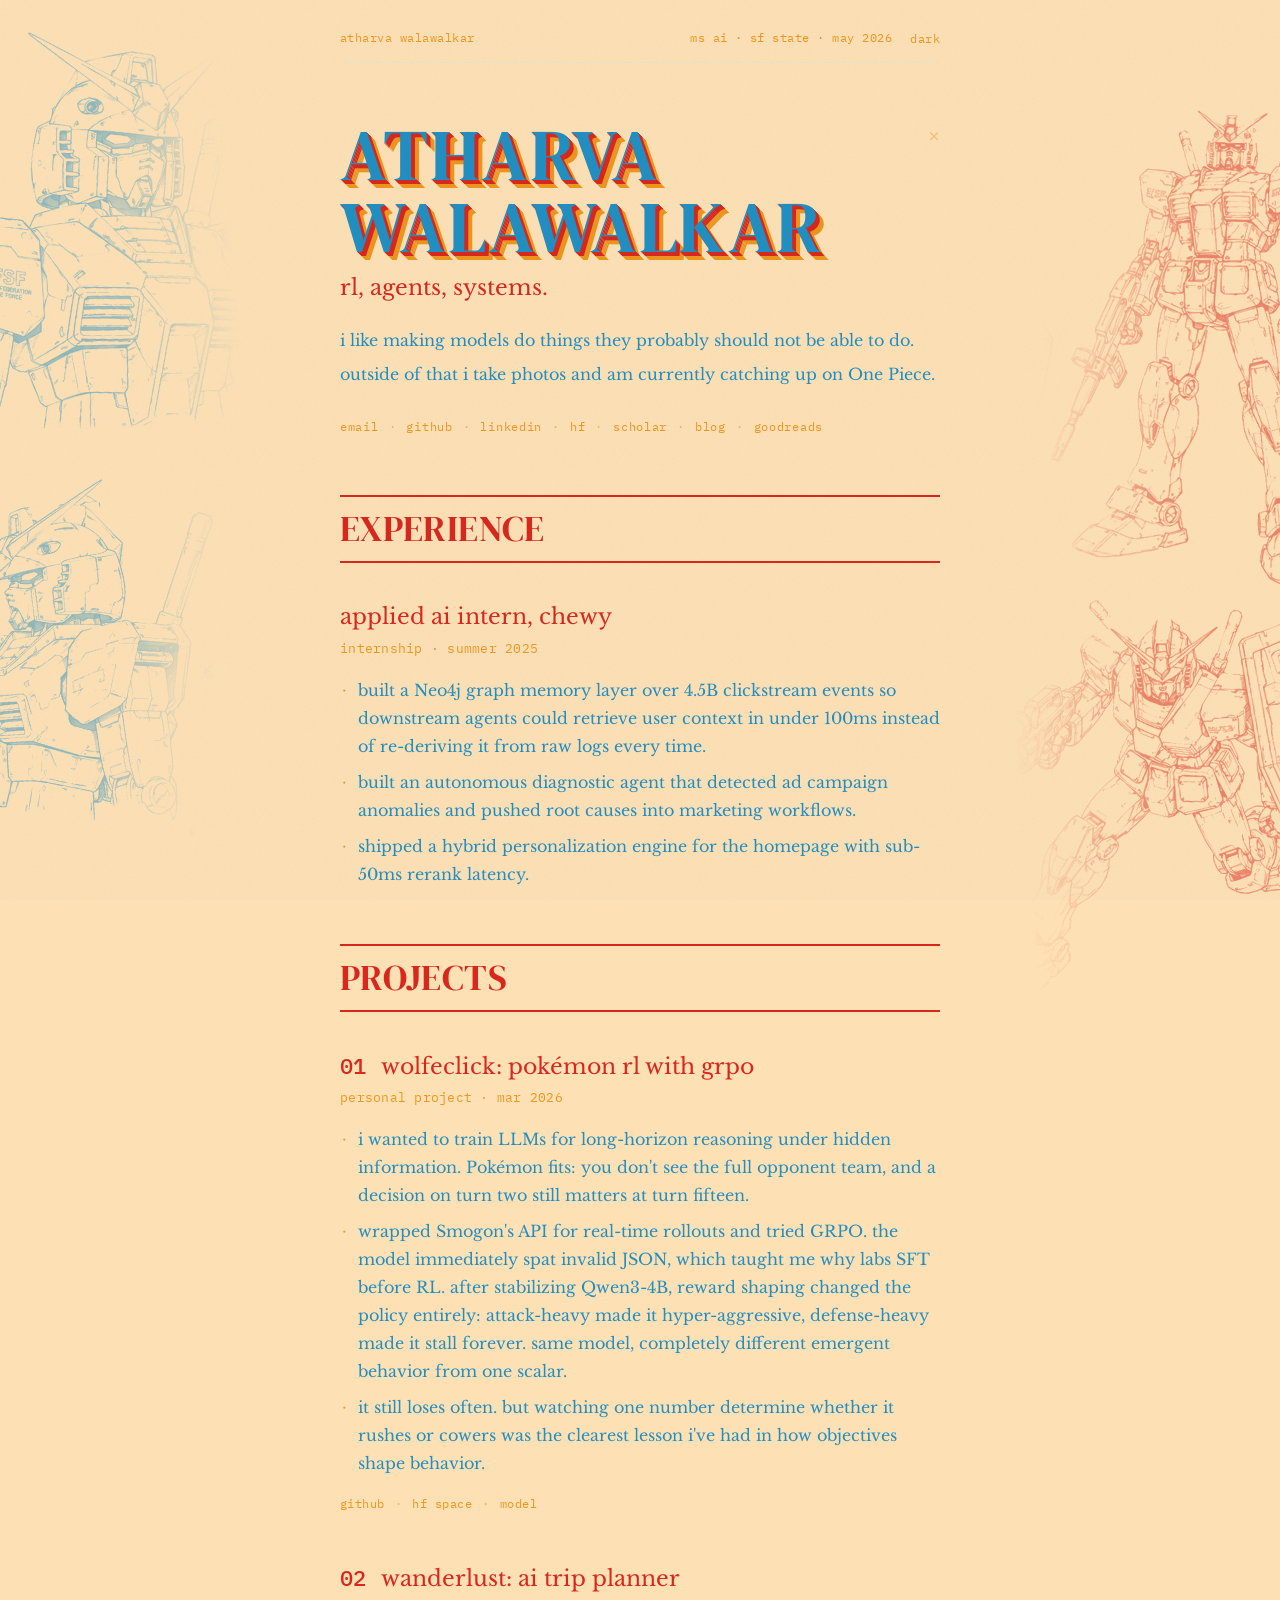
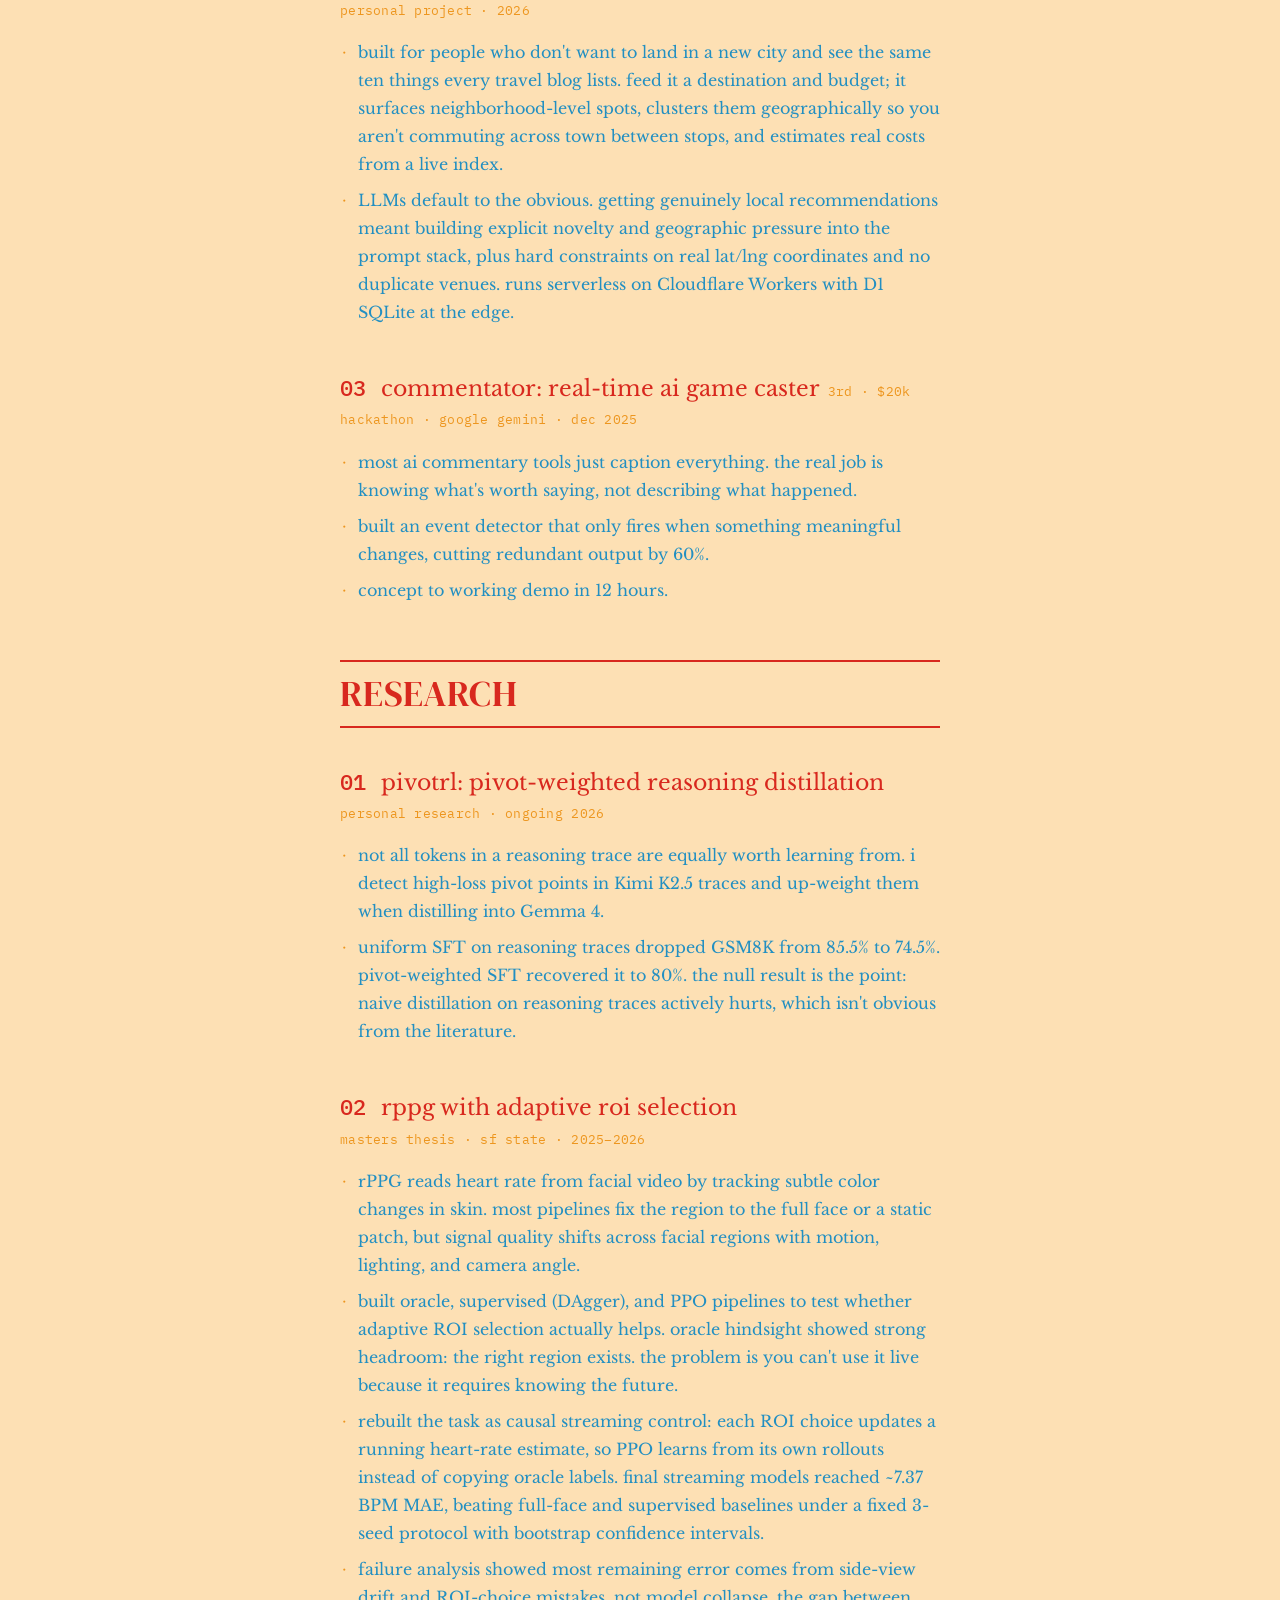
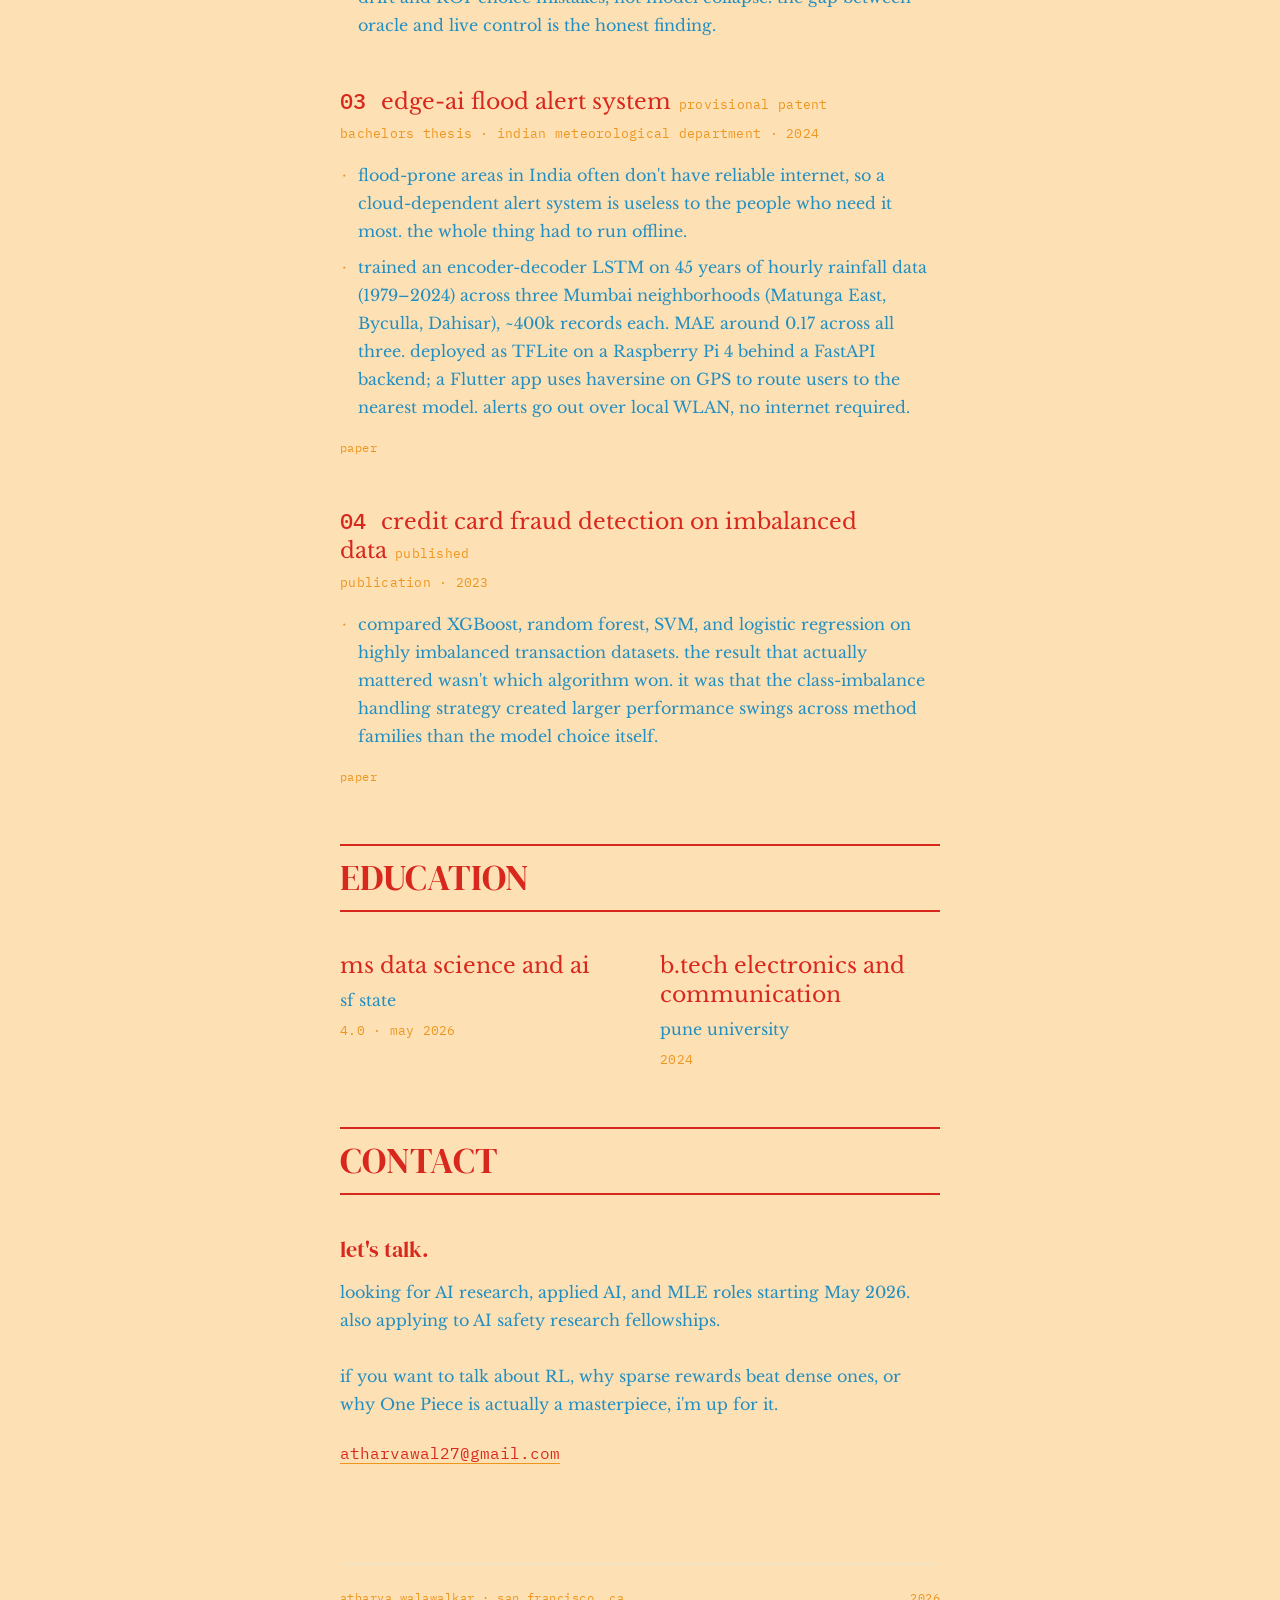
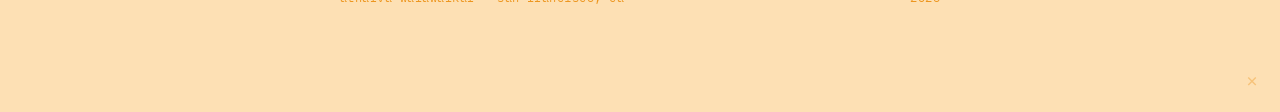
==== mobile.html @ c94623f1 "Fix sections invisible when Reduce Motion is enabled Static opacity:0 on .section was never cleared " ====
<!DOCTYPE html>
<html lang="en" data-theme="light">
<head>
<meta charset="UTF-8">
<meta name="viewport" content="width=device-width, initial-scale=1.0">
<title>atharva walawalkar</title>
<script>
  if (window.innerWidth > 768 && !location.search.includes('force=mobile')) {
    location.replace('index.html');
  }
</script>
<link rel="icon" type="image/png" href="assets/favicon.png">
<link rel="preconnect" href="https://fonts.googleapis.com">
<link rel="preconnect" href="https://fonts.gstatic.com" crossorigin>
<link href="https://fonts.googleapis.com/css2?family=DM+Serif+Display:ital@0;1&family=Libre+Baskerville:ital,wght@0,400;0,700;1,400&family=IBM+Plex+Mono:wght@300;400;500&display=swap" rel="stylesheet">
<style>

/* ═══════════════════════════════════════════
   TOKENS — same as index.html
   accent: single risograph forest ink.
   used ONLY on hero display word, section break
   rules, and project/research numerals.
═══════════════════════════════════════════ */
:root, [data-theme="light"] {
  --bg:        #FDE0B4;
  --ink:       #D8281E;
  --ink-2:     #228FC2;
  --ink-3:     #ED961F;
  --accent:    #D8281E;
  --rule:      #E9E4C9;
  --navy:      #16263d;

  --fs-fine:     12px;
  --fs-meta:     13px;
  --fs-body:     16px;
  --fs-entry:    22px;
  --fs-section:  clamp(28px, 8vw, 36px);
  --fs-display:  clamp(40px, 13vw, 72px);

  --grain-op: 0.08;
}

[data-theme="dark"] {
  --bg:        #14110b;
  --ink:       #1a5b34;
  --ink-2:     #ded2bc;
  --ink-3:     #cc7733;
  --accent:    #cc7733;
  --rule:      #3a2e1f;

  --grain-op: 0.05;
}

/* ═══════════════════════════════════════════
   BASE
═══════════════════════════════════════════ */
* { margin: 0; padding: 0; box-sizing: border-box; }

html { scroll-behavior: smooth; }

body {
  font-family: 'Libre Baskerville', serif;
  font-size: var(--fs-body);
  line-height: 1.7;
  color: var(--ink-2);
  background: var(--bg);
  position: relative;
  z-index: 0;
  min-height: 100vh;
  transition: background 0.3s ease, color 0.3s ease;
  -webkit-font-smoothing: antialiased;
  text-rendering: optimizeLegibility;
}

/* grain overlay — the soul */
body::after {
  content: '';
  position: fixed;
  inset: 0;
  pointer-events: none;
  z-index: 9999;
  opacity: var(--grain-op);
  background-image: url("data:image/svg+xml,%3Csvg xmlns='http://www.w3.org/2000/svg' width='180' height='180'%3E%3Cfilter id='n'%3E%3CfeTurbulence type='fractalNoise' baseFrequency='0.85' numOctaves='2' stitchTiles='stitch'/%3E%3C/filter%3E%3Crect width='100%25' height='100%25' filter='url(%23n)'/%3E%3C/svg%3E");
  mix-blend-mode: multiply;
}

[data-theme="dark"] body::after { mix-blend-mode: screen; }

.container {
  max-width: 680px;
  margin: 0 auto;
  padding: 0 24px 60px;
}

a { text-decoration: none; color: inherit; }

/* ═══════════════════════════════════════════
   TOP BAR — fine print top-left + right toggle
═══════════════════════════════════════════ */
.top-bar {
  display: flex;
  justify-content: space-between;
  align-items: center;
  padding: 22px 0 12px;
  border-bottom: 0.5px solid var(--rule);
  font-family: 'IBM Plex Mono', monospace;
  font-size: var(--fs-fine);
  color: var(--ink-3);
  letter-spacing: 0.04em;
  flex-wrap: wrap;
  gap: 10px;
  transition: border-color 0.3s ease;
}

.top-right {
  display: flex;
  align-items: center;
  gap: 18px;
  flex-wrap: wrap;
}

.toggle {
  font-family: 'IBM Plex Mono', monospace;
  font-size: var(--fs-fine);
  letter-spacing: 0.04em;
  color: var(--ink-3);
  border: none;
  padding: 0;
  cursor: pointer;
  background: none;
  transition: color 0.15s ease;
  white-space: nowrap;
}

.toggle:hover { color: var(--ink); }

/* ═══════════════════════════════════════════
   HERO
═══════════════════════════════════════════ */
.hero {
  position: relative;
  margin-top: 64px;
  animation: fadeIn 0.5s ease both;
}

.display-word {
  font-family: 'DM Serif Display', serif;
  font-weight: 400;
  font-size: var(--fs-display);
  line-height: 1;
  color: var(--accent);
  letter-spacing: -0.01em;
  margin-bottom: 10px;
}

/* retro 70s/80s Japanese poster treatment — light mode only */
[data-theme="light"] .display-word {
  color: #228FC2;
  text-shadow:
    1px 1px 0 #D8281E,
    2px 2px 0 #D8281E,
    3px 3px 0 #D8281E,
    4px 4px 0 #D8281E,
    5px 5px 0 #ED961F,
    6px 6px 0 #ED961F,
    7px 7px 0 #ED961F,
    8px 8px 0 #ED961F;
  letter-spacing: 0.02em;
}

/* dark mode — green text, cream close, orange far */
[data-theme="dark"] .display-word {
  color: #1a5b34;
  text-shadow:
    1px 1px 0 #ded2bc,
    2px 2px 0 #ded2bc,
    3px 3px 0 #ded2bc,
    4px 4px 0 #ded2bc,
    5px 5px 0 #cc7733,
    6px 6px 0 #cc7733,
    7px 7px 0 #cc7733,
    8px 8px 0 #cc7733;
  letter-spacing: 0.02em;
}

.hero-lead {
  font-family: 'Libre Baskerville', serif;
  font-size: var(--fs-entry);
  color: var(--ink-2);
  line-height: 1.4;
  margin-bottom: 22px;
}

[data-theme="light"] .hero-lead { color: var(--ink); }

.hero-bio {
  font-family: 'Libre Baskerville', serif;
  font-size: var(--fs-body);
  color: var(--ink-2);
  line-height: 1.75;
  max-width: 42rem;
}

.hero-bio + .hero-bio { margin-top: 6px; }

.social-row {
  margin-top: 28px;
  font-family: 'IBM Plex Mono', monospace;
  font-size: var(--fs-fine);
  color: var(--ink-3);
  letter-spacing: 0.06em;
  line-height: 1.9;
  animation: fadeIn 0.5s ease both;
  animation-delay: 0.1s;
}

.social-row a {
  color: var(--ink-3);
  transition: color 0.15s ease;
}

.social-row a:hover { color: var(--ink); }

.social-row .sep { color: var(--ink-3); opacity: 0.6; margin: 0 10px; }

/* registration marks */
.reg-mark {
  position: absolute;
  font-family: 'IBM Plex Mono', monospace;
  color: var(--ink-3);
  opacity: 0.4;
  pointer-events: none;
  user-select: none;
  font-size: 20px;
  line-height: 1;
}

.reg-hero { top: 6px; right: 0; }
.reg-page { bottom: 22px; right: 22px; }

/* ═══════════════════════════════════════════
   SECTIONS — printed artifact headers
═══════════════════════════════════════════ */
.section {
  margin-top: 64px;
  animation: sectionIn 0.5s ease both;
}

.section:nth-of-type(2) { animation-delay: 0.15s; }
.section:nth-of-type(3) { animation-delay: 0.22s; }
.section:nth-of-type(4) { animation-delay: 0.29s; }
.section:nth-of-type(5) { animation-delay: 0.36s; }
.section:nth-of-type(6) { animation-delay: 0.43s; }

.section-head {
  border-top: 2.5px solid var(--accent);
  border-bottom: 2.5px solid var(--accent);
  padding: 14px 0;
  margin-bottom: 40px;
}

.section-title {
  font-family: 'DM Serif Display', serif;
  font-weight: 400;
  font-size: var(--fs-section);
  line-height: 1;
  color: var(--ink);
  letter-spacing: 0.01em;
}

/* ═══════════════════════════════════════════
   ENTRIES
═══════════════════════════════════════════ */
.entry { margin-bottom: 48px; }
.entry:last-child { margin-bottom: 0; }

.entry-title {
  font-family: 'Libre Baskerville', serif;
  font-weight: 400;
  font-size: var(--fs-entry);
  color: var(--ink);
  line-height: 1.3;
}

.num {
  font-family: 'IBM Plex Mono', monospace;
  font-weight: 500;
  font-size: var(--fs-entry);
  color: var(--accent);
  margin-right: 14px;
  letter-spacing: 0.02em;
}

/* inline credibility metadata — plain mono, no pill */
.cred {
  font-family: 'IBM Plex Mono', monospace;
  font-size: var(--fs-meta);
  font-weight: 400;
  color: var(--ink-3);
  letter-spacing: 0.02em;
  margin-left: 8px;
  white-space: nowrap;
}

.entry-meta {
  font-family: 'IBM Plex Mono', monospace;
  font-size: var(--fs-meta);
  color: var(--ink-3);
  margin-top: 6px;
  letter-spacing: 0.02em;
}

.entry-body {
  margin-top: 16px;
  list-style: none;
  max-width: 42rem;
}

.entry-body li {
  position: relative;
  padding-left: 18px;
  margin-top: 8px;
  font-family: 'Libre Baskerville', serif;
  font-size: var(--fs-body);
  color: var(--ink-2);
  line-height: 1.75;
}

.entry-body li::before {
  content: '·';
  position: absolute;
  left: 2px;
  top: -1px;
  color: var(--ink-3);
}

.entry-links {
  margin-top: 16px;
  font-family: 'IBM Plex Mono', monospace;
  font-size: var(--fs-fine);
  color: var(--ink-3);
  letter-spacing: 0.04em;
  line-height: 1.9;
}

.entry-links a {
  color: var(--ink-3);
  transition: color 0.15s ease;
}

.entry-links a:hover { color: var(--ink); }

.entry-links .sep { color: var(--ink-3); opacity: 0.6; margin: 0 10px; }

/* ═══════════════════════════════════════════
   EDUCATION
═══════════════════════════════════════════ */
.edu-grid {
  display: grid;
  grid-template-columns: 1fr;
  gap: 28px;
}

.edu-degree {
  font-family: 'Libre Baskerville', serif;
  font-weight: 400;
  font-size: var(--fs-entry);
  color: var(--ink);
  line-height: 1.3;
}

.edu-school {
  font-family: 'Libre Baskerville', serif;
  font-size: var(--fs-body);
  color: var(--ink-2);
  margin-top: 6px;
}

.edu-detail {
  font-family: 'IBM Plex Mono', monospace;
  font-size: var(--fs-meta);
  color: var(--ink-3);
  margin-top: 6px;
  letter-spacing: 0.02em;
}

/* ═══════════════════════════════════════════
   CONTACT
═══════════════════════════════════════════ */
.contact-h {
  font-family: 'DM Serif Display', serif;
  font-weight: 400;
  font-size: var(--fs-entry);
  color: var(--ink);
  line-height: 1.3;
}

.contact-sub {
  font-family: 'Libre Baskerville', serif;
  font-size: var(--fs-body);
  color: var(--ink-2);
  margin-top: 14px;
  line-height: 1.75;
  max-width: 42rem;
}

.contact-email {
  display: inline-block;
  margin-top: 22px;
  font-family: 'IBM Plex Mono', monospace;
  font-size: var(--fs-body);
  color: var(--ink);
  text-decoration: underline;
  text-decoration-color: var(--ink-3);
  text-underline-offset: 4px;
  transition: text-decoration-color 0.15s ease;
}

.contact-email:hover { text-decoration-color: var(--ink); }

/* ═══════════════════════════════════════════
   FOOTER
═══════════════════════════════════════════ */
footer {
  display: flex;
  justify-content: space-between;
  align-items: center;
  padding: 24px 0;
  margin-top: 72px;
  border-top: 0.5px solid var(--rule);
  font-family: 'IBM Plex Mono', monospace;
  font-size: var(--fs-fine);
  color: var(--ink-3);
  letter-spacing: 0.04em;
  flex-wrap: wrap;
  gap: 8px;
  transition: border-color 0.3s ease;
}

/* ═══════════════════════════════════════════
   BACKGROUND ART — gundam blueprint zigzag
   behind everything; robots stay quiet.
═══════════════════════════════════════════ */
.bg-art {
  position: fixed;
  top: 0;
  left: 0;
  width: 100%;
  height: 100%;
  pointer-events: none;
  z-index: -1;
}

.bg-art img {
  position: absolute;
  height: auto;
  /* transparent colored PNGs — manga splash watermark treatment */
  opacity: 0.18;
}

[data-theme="dark"] .bg-art img {
  opacity: 0.13;
  filter: invert(1);
  mix-blend-mode: screen;
}

/* img 1 — blue bust: top-left corner accent, large */
.bg-art img:nth-child(1) {
  width: 300px;
  top: -10px;
  left: -60px;
  transform: rotate(-4deg);
  -webkit-mask: radial-gradient(ellipse 70% 65% at 25% 30%, black 35%, transparent 75%);
  mask: radial-gradient(ellipse 70% 65% at 25% 30%, black 35%, transparent 75%);
}

/* img 2 — red full body: centred hero watermark, the showpiece */
.bg-art img:nth-child(2) {
  width: 380px;
  top: 30px;
  left: 50%;
  transform: translateX(-35%) rotate(3deg);
  opacity: 0.14;
  -webkit-mask: radial-gradient(ellipse 75% 70% at 50% 42%, black 38%, transparent 78%);
  mask: radial-gradient(ellipse 75% 70% at 50% 42%, black 38%, transparent 78%);
}

/* img 3 — blue side bust: mid-right corner */
.bg-art img:nth-child(3) {
  width: 270px;
  top: 55%;
  right: -50px;
  transform: rotate(5deg);
  -webkit-mask: radial-gradient(ellipse 65% 60% at 75% 45%, black 30%, transparent 72%);
  mask: radial-gradient(ellipse 65% 60% at 75% 45%, black 30%, transparent 72%);
}

/* img 4 — red action pose: lower-left emergence */
.bg-art img:nth-child(4) {
  width: 310px;
  top: 78%;
  left: -40px;
  transform: rotate(-3deg);
  -webkit-mask: radial-gradient(ellipse 68% 62% at 28% 55%, black 32%, transparent 73%);
  mask: radial-gradient(ellipse 68% 62% at 28% 55%, black 32%, transparent 73%);
}

/* ═══════════════════════════════════════════
   ANIMATIONS
═══════════════════════════════════════════ */
@keyframes fadeIn {
  from { opacity: 0; transform: translateY(6px); }
  to   { opacity: 1; transform: translateY(0); }
}

@keyframes sectionIn {
  from { opacity: 0; transform: translateY(8px); }
  to   { opacity: 1; transform: translateY(0); }
}

@media (prefers-reduced-motion: reduce) {
  *, *::before, *::after {
    animation: none !important;
    transition: none !important;
  }
}
</style>
</head>
<body>

<div class="bg-art" aria-hidden="true">
  <img src="assets/gundam_panels/gundam_1_bust_closeup.png" alt="">
  <img src="assets/gundam_panels/gundam_2_fullbody_front.png" alt="">
  <img src="assets/gundam_panels/gundam_4_bust_side.png" alt="">
  <img src="assets/gundam_panels/gundam_5_action_pose.png" alt="">
</div>

<div class="container">

<!-- TOP BAR -->
<header class="top-bar">
  <span class="brand">atharva walawalkar</span>
  <span class="top-right">
    <span class="meta">ms ai &middot; sf state &middot; may 2026</span>
    <button class="toggle" id="modeBtn" onclick="toggleMode()">dark</button>
    <a class="toggle" href="index.html?force=desktop">desktop &#8599;</a>
  </span>
</header>

<!-- HERO -->
<section class="hero">
  <span class="reg-mark reg-hero">&times;</span>
  <h1 class="display-word">ATHARVA<br>WALAWALKAR</h1>
  <p class="hero-lead">rl, agents, systems.</p>
  <p class="hero-bio">i like making models do things they probably should not be able to do.</p>
  <p class="hero-bio">outside of that i take photos and am currently catching up on One Piece.</p>
  <nav class="social-row" aria-label="links">
    <a href="mailto:atharvawal27@gmail.com">email</a><span class="sep">&middot;</span><a href="https://github.com/Atharva2099/" target="_blank" rel="noopener">github</a><span class="sep">&middot;</span><a href="https://www.linkedin.com/in/atharva-w-b0035b214/" target="_blank" rel="noopener">linkedin</a><span class="sep">&middot;</span><a href="https://huggingface.co/Atharva2099" target="_blank" rel="noopener">hf</a><span class="sep">&middot;</span><a href="https://scholar.google.com/citations?user=GWK_97AAAAAJ&amp;hl=en" target="_blank" rel="noopener">scholar</a><span class="sep">&middot;</span><a href="https://atharva2099.github.io/280CharsArentEnough/" target="_blank" rel="noopener">blog</a><span class="sep">&middot;</span><a href="https://www.goodreads.com/user/show/200715372-reader" target="_blank" rel="noopener">goodreads</a>
  </nav>
</section>

<!-- EXPERIENCE -->
<section class="section" id="experience">
  <div class="section-head"><h2 class="section-title">EXPERIENCE</h2></div>

  <div class="entry">
    <h3 class="entry-title">applied ai intern, chewy</h3>
    <div class="entry-meta">internship &middot; summer 2025</div>
    <ul class="entry-body">
      <li>built a Neo4j graph memory layer over 4.5B clickstream events so downstream agents could retrieve user context in under 100ms instead of re-deriving it from raw logs every time.</li>
      <li>built an autonomous diagnostic agent that detected ad campaign anomalies and pushed root causes into marketing workflows.</li>
      <li>shipped a hybrid personalization engine for the homepage with sub-50ms rerank latency.</li>
    </ul>
  </div>
</section>

<!-- PROJECTS -->
<section class="section" id="projects">
  <div class="section-head"><h2 class="section-title">PROJECTS</h2></div>

  <div class="entry">
    <h3 class="entry-title"><span class="num">01</span>wolfeclick: pok&eacute;mon rl with grpo</h3>
    <div class="entry-meta">personal project &middot; mar 2026</div>
    <ul class="entry-body">
      <li>i wanted to train LLMs for long-horizon reasoning under hidden information. Pok&eacute;mon fits: you don't see the full opponent team, and a decision on turn two still matters at turn fifteen.</li>
      <li>wrapped Smogon's API for real-time rollouts and tried GRPO. the model immediately spat invalid JSON, which taught me why labs SFT before RL. after stabilizing Qwen3-4B, reward shaping changed the policy entirely: attack-heavy made it hyper-aggressive, defense-heavy made it stall forever. same model, completely different emergent behavior from one scalar.</li>
      <li>it still loses often. but watching one number determine whether it rushes or cowers was the clearest lesson i've had in how objectives shape behavior.</li>
    </ul>
    <div class="entry-links">
      <a href="https://github.com/Atharva2099/OpenEnv-WolfeClick" target="_blank" rel="noopener">github</a><span class="sep">&middot;</span><a href="https://huggingface.co/spaces/Atharva2099/WolfeClick" target="_blank" rel="noopener">hf space</a><span class="sep">&middot;</span><a href="https://huggingface.co/Atharva2099/openenv-smogon-rl" target="_blank" rel="noopener">model</a>
    </div>
  </div>

  <div class="entry">
    <h3 class="entry-title"><span class="num">02</span>wanderlust: ai trip planner</h3>
    <div class="entry-meta">personal project &middot; 2026</div>
    <ul class="entry-body">
      <li>built for people who don't want to land in a new city and see the same ten things every travel blog lists. feed it a destination and budget; it surfaces neighborhood-level spots, clusters them geographically so you aren't commuting across town between stops, and estimates real costs from a live index.</li>
      <li>LLMs default to the obvious. getting genuinely local recommendations meant building explicit novelty and geographic pressure into the prompt stack, plus hard constraints on real lat/lng coordinates and no duplicate venues. runs serverless on Cloudflare Workers with D1 SQLite at the edge.</li>
    </ul>
  </div>

  <div class="entry">
    <h3 class="entry-title"><span class="num">03</span>commentator: real-time ai game caster<span class="cred">3rd &middot; $20k</span></h3>
    <div class="entry-meta">hackathon &middot; google gemini &middot; dec 2025</div>
    <ul class="entry-body">
      <li>most ai commentary tools just caption everything. the real job is knowing what's worth saying, not describing what happened.</li>
      <li>built an event detector that only fires when something meaningful changes, cutting redundant output by 60%.</li>
      <li>concept to working demo in 12 hours.</li>
    </ul>
  </div>
</section>

<!-- RESEARCH -->
<section class="section" id="research">
  <div class="section-head"><h2 class="section-title">RESEARCH</h2></div>

  <div class="entry">
    <h3 class="entry-title"><span class="num">01</span>pivotrl: pivot-weighted reasoning distillation</h3>
    <div class="entry-meta">personal research &middot; ongoing 2026</div>
    <ul class="entry-body">
      <li>not all tokens in a reasoning trace are equally worth learning from. i detect high-loss pivot points in Kimi K2.5 traces and up-weight them when distilling into Gemma 4.</li>
      <li>uniform SFT on reasoning traces dropped GSM8K from 85.5% to 74.5%. pivot-weighted SFT recovered it to 80%. the null result is the point: naive distillation on reasoning traces actively hurts, which isn't obvious from the literature.</li>
    </ul>
  </div>

  <div class="entry">
    <h3 class="entry-title"><span class="num">02</span>rppg with adaptive roi selection</h3>
    <div class="entry-meta">masters thesis &middot; sf state &middot; 2025&ndash;2026</div>
    <ul class="entry-body">
      <li>rPPG reads heart rate from facial video by tracking subtle color changes in skin. most pipelines fix the region to the full face or a static patch, but signal quality shifts across facial regions with motion, lighting, and camera angle.</li>
      <li>built oracle, supervised (DAgger), and PPO pipelines to test whether adaptive ROI selection actually helps. oracle hindsight showed strong headroom: the right region exists. the problem is you can't use it live because it requires knowing the future.</li>
      <li>rebuilt the task as causal streaming control: each ROI choice updates a running heart-rate estimate, so PPO learns from its own rollouts instead of copying oracle labels. final streaming models reached ~7.37 BPM MAE, beating full-face and supervised baselines under a fixed 3-seed protocol with bootstrap confidence intervals.</li>
      <li>failure analysis showed most remaining error comes from side-view drift and ROI-choice mistakes, not model collapse. the gap between oracle and live control is the honest finding.</li>
    </ul>
  </div>

  <div class="entry">
    <h3 class="entry-title"><span class="num">03</span>edge-ai flood alert system<span class="cred">provisional patent</span></h3>
    <div class="entry-meta">bachelors thesis &middot; indian meteorological department &middot; 2024</div>
    <ul class="entry-body">
      <li>flood-prone areas in India often don't have reliable internet, so a cloud-dependent alert system is useless to the people who need it most. the whole thing had to run offline.</li>
      <li>trained an encoder-decoder LSTM on 45 years of hourly rainfall data (1979&ndash;2024) across three Mumbai neighborhoods (Matunga East, Byculla, Dahisar), ~400k records each. MAE around 0.17 across all three. deployed as TFLite on a Raspberry Pi 4 behind a FastAPI backend; a Flutter app uses haversine on GPS to route users to the nearest model. alerts go out over local WLAN, no internet required.</li>
    </ul>
    <div class="entry-links">
      <a href="https://pubs.aip.org/aip/acp/article-abstract/3475/1/030004/3388136/Rainfall-data-assisted-flood-alert-system-using" target="_blank" rel="noopener">paper</a>
    </div>
  </div>

  <div class="entry">
    <h3 class="entry-title"><span class="num">04</span>credit card fraud detection on imbalanced data<span class="cred">published</span></h3>
    <div class="entry-meta">publication &middot; 2023</div>
    <ul class="entry-body">
      <li>compared XGBoost, random forest, SVM, and logistic regression on highly imbalanced transaction datasets. the result that actually mattered wasn't which algorithm won. it was that the class-imbalance handling strategy created larger performance swings across method families than the model choice itself.</li>
    </ul>
    <div class="entry-links">
      <a href="https://ijisae.org/index.php/IJISAE/article/view/5232" target="_blank" rel="noopener">paper</a>
    </div>
  </div>
</section>

<!-- EDUCATION -->
<section class="section" id="education">
  <div class="section-head"><h2 class="section-title">EDUCATION</h2></div>
  <div class="edu-grid">
    <div class="edu-card">
      <div class="edu-degree">ms data science and ai</div>
      <div class="edu-school">sf state</div>
      <div class="edu-detail">4.0 &middot; may 2026</div>
    </div>
    <div class="edu-card">
      <div class="edu-degree">b.tech electronics and communication</div>
      <div class="edu-school">pune university</div>
      <div class="edu-detail">2024</div>
    </div>
  </div>
</section>

<!-- CONTACT -->
<section class="section" id="contact">
  <div class="section-head"><h2 class="section-title">CONTACT</h2></div>
  <div class="contact-card">
    <div class="contact-h">let's talk.</div>
    <p class="contact-sub">looking for AI research, applied AI, and MLE roles starting May 2026. also applying to AI safety research fellowships.<br><br>if you want to talk about RL, why sparse rewards beat dense ones, or why One Piece is actually a masterpiece, i'm up for it.</p>
    <a class="contact-email" href="mailto:atharvawal27@gmail.com">atharvawal27@gmail.com</a>
  </div>
</section>

<!-- FOOTER -->
<footer>
  <span>atharva walawalkar &middot; san francisco, ca</span>
  <span>2026</span>
</footer>

</div>

<!-- bottom-right page registration mark -->
<span class="reg-mark reg-page">&times;</span>

<script>
// First visit follows the OS preference; an explicit toggle is remembered.
const saved = localStorage.getItem('theme-v2');
const prefersDark = window.matchMedia && window.matchMedia('(prefers-color-scheme: dark)').matches;
applyTheme(saved || (prefersDark ? 'dark' : 'light'));

function applyTheme(mode) {
  document.documentElement.setAttribute('data-theme', mode);
  document.getElementById('modeBtn').textContent = mode === 'light' ? 'dark' : 'light';
}

function toggleMode() {
  const current = document.documentElement.getAttribute('data-theme');
  const next = current === 'light' ? 'dark' : 'light';
  applyTheme(next);
  localStorage.setItem('theme-v2', next);
}
</script>
</body>
</html>
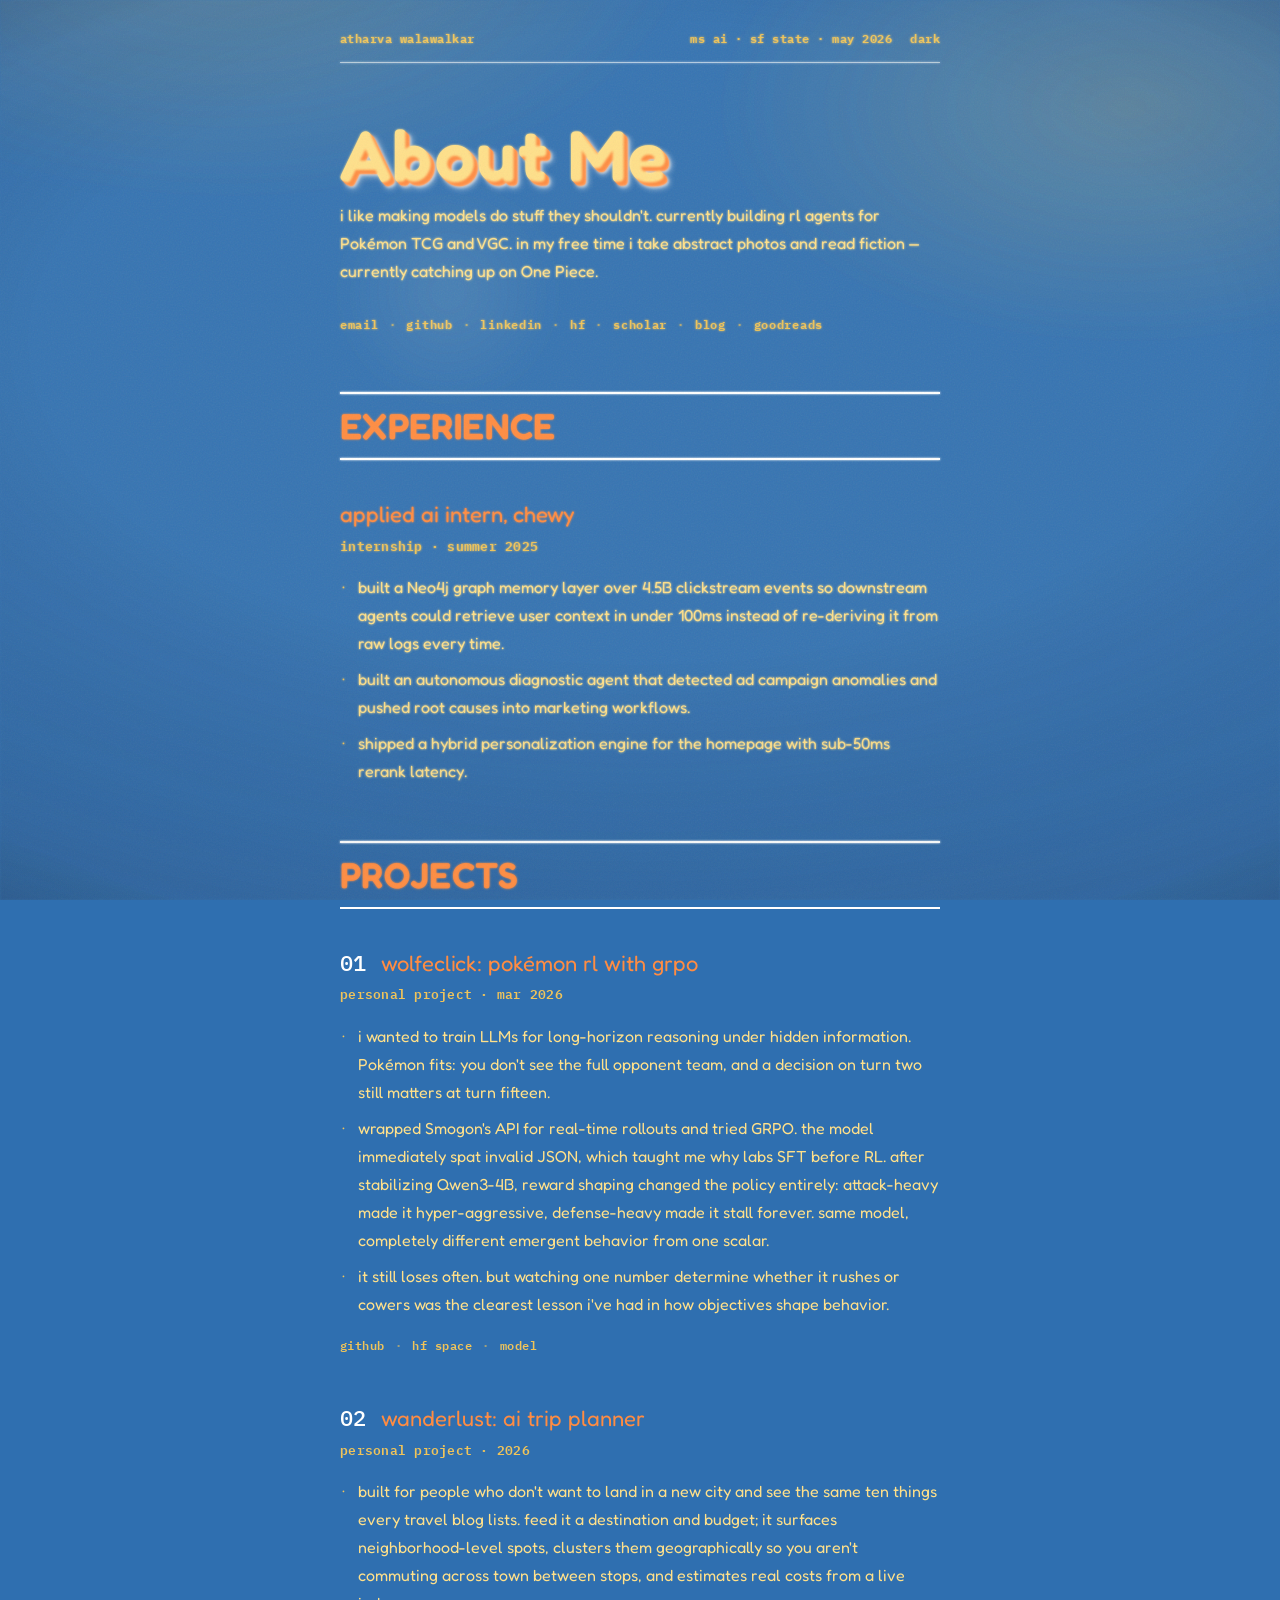
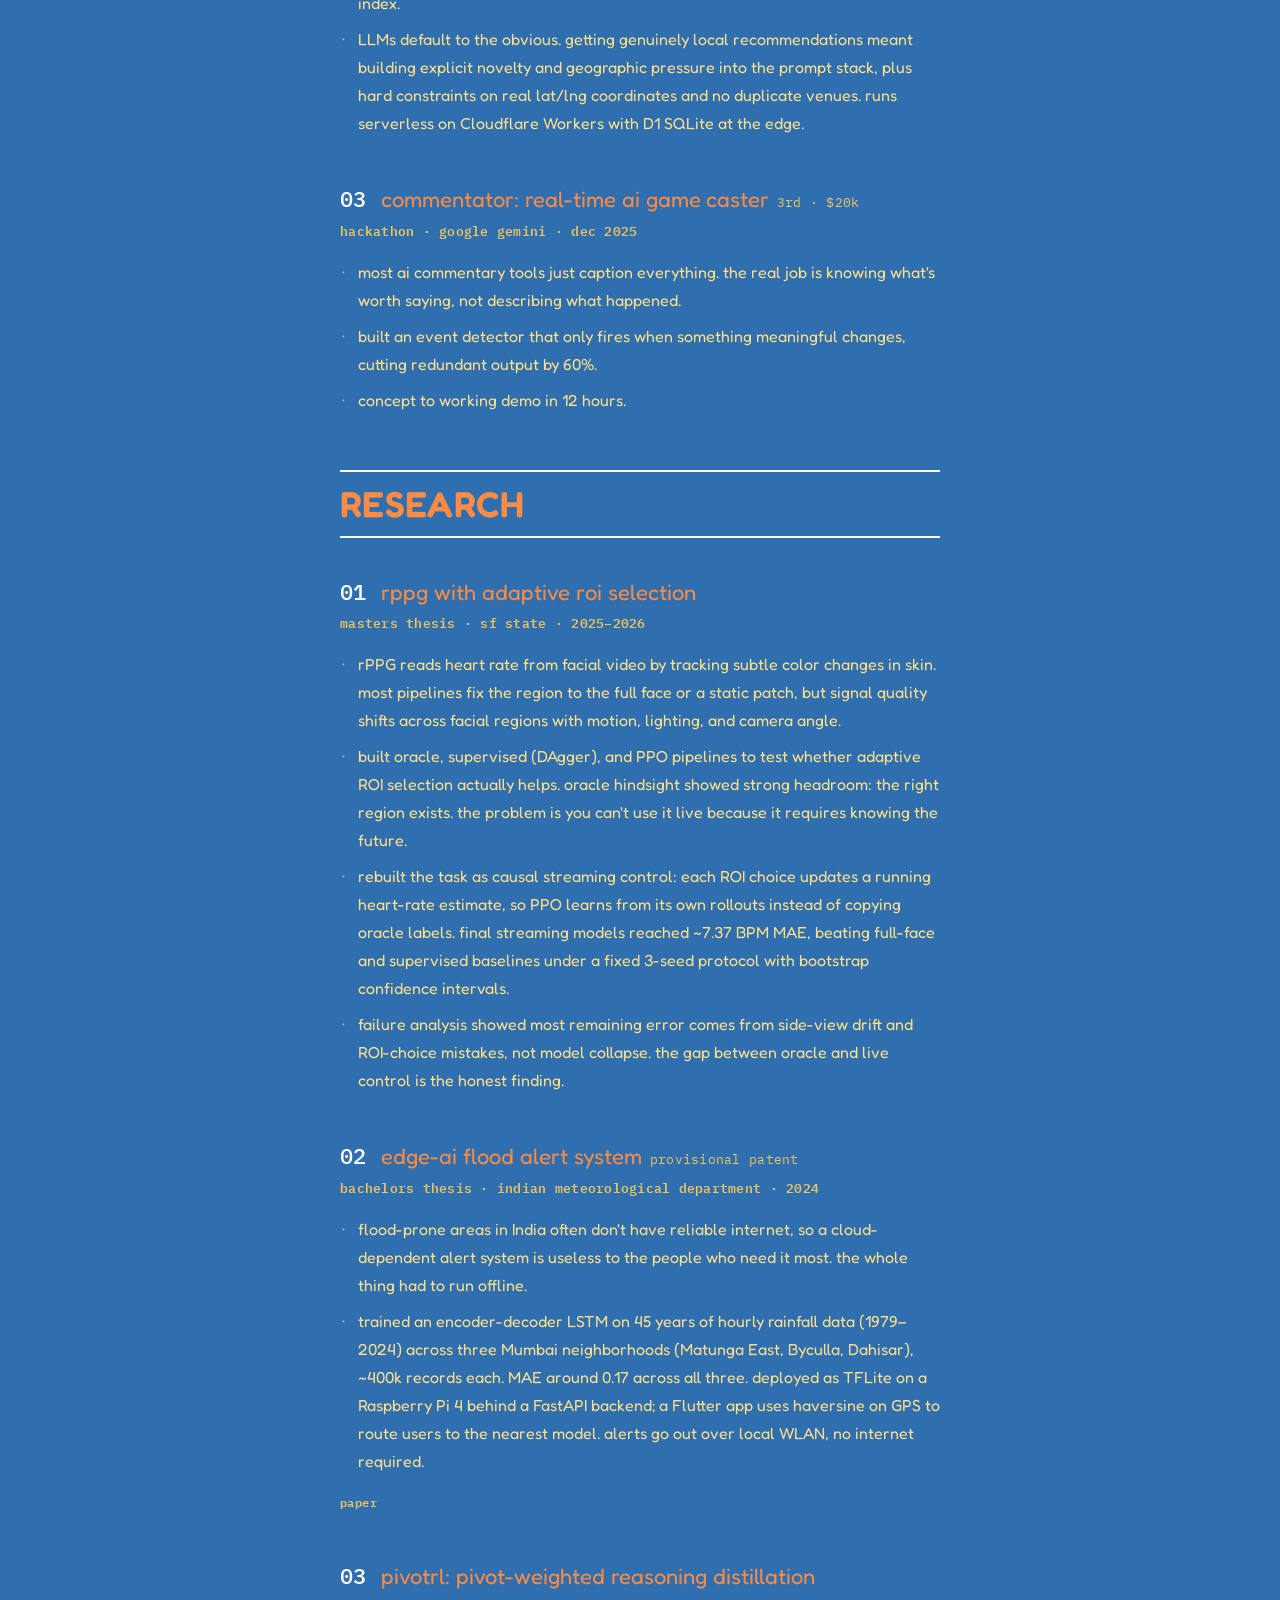
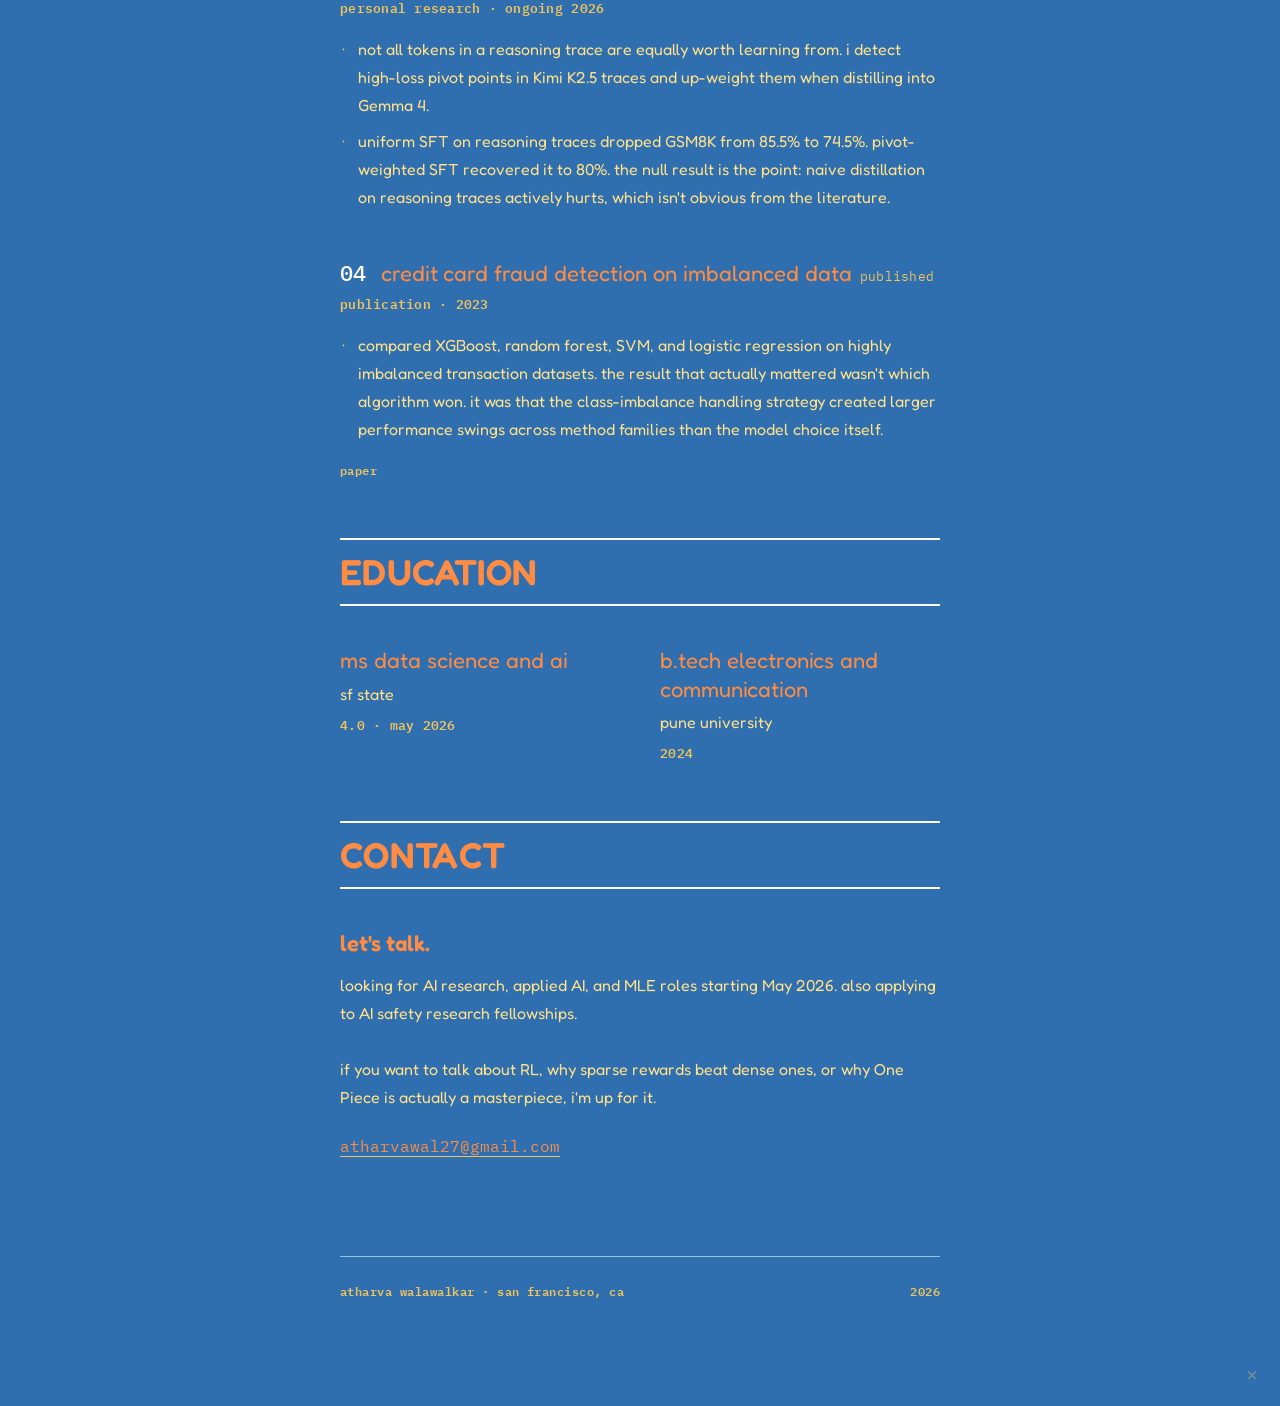
==== commit 7d14f2c4: "no gundam" ====
--- a/mobile.html
+++ b/mobile.html
@@ -12,7 +12,7 @@
 <link rel="icon" type="image/png" href="assets/favicon.png">
 <link rel="preconnect" href="https://fonts.googleapis.com">
 <link rel="preconnect" href="https://fonts.gstatic.com" crossorigin>
-<link href="https://fonts.googleapis.com/css2?family=DM+Serif+Display:ital@0;1&family=Libre+Baskerville:ital,wght@0,400;0,700;1,400&family=IBM+Plex+Mono:wght@300;400;500&display=swap" rel="stylesheet">
+<link href="https://fonts.googleapis.com/css2?family=Fredoka:wght@300;400;500;600;700&family=IBM+Plex+Mono:wght@300;400;500;600;700&display=swap" rel="stylesheet">
 <style>
 
 /* ═══════════════════════════════════════════
@@ -22,13 +22,13 @@
    rules, and project/research numerals.
 ═══════════════════════════════════════════ */
 :root, [data-theme="light"] {
-  --bg:        #FDE0B4;
-  --ink:       #D8281E;
-  --ink-2:     #228FC2;
-  --ink-3:     #ED961F;
-  --accent:    #D8281E;
-  --rule:      #E9E4C9;
-  --navy:      #16263d;
+  --bg:        #2f6fb0;   /* friendly blue */
+  --ink:       #ff8c42;   /* red — headings/titles */
+  --ink-2:     #ffe08a;   /* warm yellow — body text */
+  --ink-3:     #f0c45a;   /* soft gold — metadata, fine print */
+  --accent:    #ffffff;   /* white — section rules, numerals */
+  --rule:      rgba(255,255,255,0.55); /* soft white — hairlines */
+  --navy:      #163a5f;
 
   --fs-fine:     12px;
   --fs-meta:     13px;
@@ -41,12 +41,12 @@
 }
 
 [data-theme="dark"] {
-  --bg:        #14110b;
-  --ink:       #1a5b34;
-  --ink-2:     #ded2bc;
-  --ink-3:     #cc7733;
-  --accent:    #cc7733;
-  --rule:      #3a2e1f;
+  --bg:        #0d0f13;   /* near-black */
+  --ink:       #ffd54a;   /* yellow — titles */
+  --ink-2:     #f2f0ea;   /* soft white — body */
+  --ink-3:     #6a93c2;   /* muted blue — meta */
+  --accent:    #7fb0e0;   /* bright blue — lines, numerals */
+  --rule:      rgba(127,176,224,0.22); /* blue hairline */
 
   --grain-op: 0.05;
 }
@@ -59,7 +59,7 @@
 html { scroll-behavior: smooth; }
 
 body {
-  font-family: 'Libre Baskerville', serif;
+  font-family: 'Fredoka', sans-serif;
   font-size: var(--fs-body);
   line-height: 1.7;
   color: var(--ink-2);
@@ -134,6 +134,10 @@
 
 .toggle:hover { color: var(--ink); }
 
+/* fatten the small mono labels so the fine print reads chunky */
+.top-bar, .toggle, .social-row, .entry-links,
+.entry-meta, .edu-detail, .cred, footer { font-weight: 600; }
+
 /* ═══════════════════════════════════════════
    HERO
 ═══════════════════════════════════════════ */
@@ -144,8 +148,8 @@
 }
 
 .display-word {
-  font-family: 'DM Serif Display', serif;
-  font-weight: 400;
+  font-family: 'Fredoka', sans-serif;
+  font-weight: 600;
   font-size: var(--fs-display);
   line-height: 1;
   color: var(--accent);
@@ -153,38 +157,34 @@
   margin-bottom: 10px;
 }
 
-/* retro 70s/80s Japanese poster treatment — light mode only */
+/* bubbly poster treatment — light mode only */
 [data-theme="light"] .display-word {
-  color: #228FC2;
+  color: #ffe08a;
   text-shadow:
-    1px 1px 0 #D8281E,
-    2px 2px 0 #D8281E,
-    3px 3px 0 #D8281E,
-    4px 4px 0 #D8281E,
-    5px 5px 0 #ED961F,
-    6px 6px 0 #ED961F,
-    7px 7px 0 #ED961F,
-    8px 8px 0 #ED961F;
+    1px 1px 0 #ff8c42,
+    2px 2px 0 #ff8c42,
+    3px 3px 0 #ff8c42,
+    4px 4px 0 #ff8c42,
+    5px 5px 3px rgba(255,255,255,0.45),
+    6px 6px 6px rgba(255,255,255,0.30);
   letter-spacing: 0.02em;
 }
 
-/* dark mode — green text, cream close, orange far */
+/* dark mode — yellow fill, blue 3D shadow, white haze */
 [data-theme="dark"] .display-word {
-  color: #1a5b34;
+  color: #ffd54a;
   text-shadow:
-    1px 1px 0 #ded2bc,
-    2px 2px 0 #ded2bc,
-    3px 3px 0 #ded2bc,
-    4px 4px 0 #ded2bc,
-    5px 5px 0 #cc7733,
-    6px 6px 0 #cc7733,
-    7px 7px 0 #cc7733,
-    8px 8px 0 #cc7733;
+    1px 1px 0 #7fb0e0,
+    2px 2px 0 #7fb0e0,
+    3px 3px 0 #7fb0e0,
+    4px 4px 0 #7fb0e0,
+    5px 5px 3px rgba(255,255,255,0.40),
+    6px 6px 6px rgba(255,255,255,0.25);
   letter-spacing: 0.02em;
 }
 
 .hero-lead {
-  font-family: 'Libre Baskerville', serif;
+  font-family: 'Fredoka', sans-serif;
   font-size: var(--fs-entry);
   color: var(--ink-2);
   line-height: 1.4;
@@ -194,7 +194,7 @@
 [data-theme="light"] .hero-lead { color: var(--ink); }
 
 .hero-bio {
-  font-family: 'Libre Baskerville', serif;
+  font-family: 'Fredoka', sans-serif;
   font-size: var(--fs-body);
   color: var(--ink-2);
   line-height: 1.75;
@@ -260,8 +260,8 @@
 }
 
 .section-title {
-  font-family: 'DM Serif Display', serif;
-  font-weight: 400;
+  font-family: 'Fredoka', sans-serif;
+  font-weight: 600;
   font-size: var(--fs-section);
   line-height: 1;
   color: var(--ink);
@@ -275,7 +275,7 @@
 .entry:last-child { margin-bottom: 0; }
 
 .entry-title {
-  font-family: 'Libre Baskerville', serif;
+  font-family: 'Fredoka', sans-serif;
   font-weight: 400;
   font-size: var(--fs-entry);
   color: var(--ink);
@@ -320,7 +320,7 @@
   position: relative;
   padding-left: 18px;
   margin-top: 8px;
-  font-family: 'Libre Baskerville', serif;
+  font-family: 'Fredoka', sans-serif;
   font-size: var(--fs-body);
   color: var(--ink-2);
   line-height: 1.75;
@@ -362,7 +362,7 @@
 }
 
 .edu-degree {
-  font-family: 'Libre Baskerville', serif;
+  font-family: 'Fredoka', sans-serif;
   font-weight: 400;
   font-size: var(--fs-entry);
   color: var(--ink);
@@ -370,7 +370,7 @@
 }
 
 .edu-school {
-  font-family: 'Libre Baskerville', serif;
+  font-family: 'Fredoka', sans-serif;
   font-size: var(--fs-body);
   color: var(--ink-2);
   margin-top: 6px;
@@ -388,15 +388,15 @@
    CONTACT
 ═══════════════════════════════════════════ */
 .contact-h {
-  font-family: 'DM Serif Display', serif;
-  font-weight: 400;
+  font-family: 'Fredoka', sans-serif;
+  font-weight: 600;
   font-size: var(--fs-entry);
   color: var(--ink);
   line-height: 1.3;
 }
 
 .contact-sub {
-  font-family: 'Libre Baskerville', serif;
+  font-family: 'Fredoka', sans-serif;
   font-size: var(--fs-body);
   color: var(--ink-2);
   margin-top: 14px;
@@ -438,74 +438,6 @@
 }
 
 /* ═══════════════════════════════════════════
-   BACKGROUND ART — gundam blueprint zigzag
-   behind everything; robots stay quiet.
-═══════════════════════════════════════════ */
-.bg-art {
-  position: fixed;
-  top: 0;
-  left: 0;
-  width: 100%;
-  height: 100%;
-  pointer-events: none;
-  z-index: -1;
-}
-
-.bg-art img {
-  position: absolute;
-  height: auto;
-  /* transparent colored PNGs — manga splash watermark treatment */
-  opacity: 0.18;
-}
-
-[data-theme="dark"] .bg-art img {
-  opacity: 0.13;
-  filter: invert(1);
-  mix-blend-mode: screen;
-}
-
-/* img 1 — blue bust: top-left corner accent, large */
-.bg-art img:nth-child(1) {
-  width: 300px;
-  top: -10px;
-  left: -60px;
-  transform: rotate(-4deg);
-  -webkit-mask: radial-gradient(ellipse 70% 65% at 25% 30%, black 35%, transparent 75%);
-  mask: radial-gradient(ellipse 70% 65% at 25% 30%, black 35%, transparent 75%);
-}
-
-/* img 2 — red full body: centred hero watermark, the showpiece */
-.bg-art img:nth-child(2) {
-  width: 380px;
-  top: 30px;
-  left: 50%;
-  transform: translateX(-35%) rotate(3deg);
-  opacity: 0.14;
-  -webkit-mask: radial-gradient(ellipse 75% 70% at 50% 42%, black 38%, transparent 78%);
-  mask: radial-gradient(ellipse 75% 70% at 50% 42%, black 38%, transparent 78%);
-}
-
-/* img 3 — blue side bust: mid-right corner */
-.bg-art img:nth-child(3) {
-  width: 270px;
-  top: 55%;
-  right: -50px;
-  transform: rotate(5deg);
-  -webkit-mask: radial-gradient(ellipse 65% 60% at 75% 45%, black 30%, transparent 72%);
-  mask: radial-gradient(ellipse 65% 60% at 75% 45%, black 30%, transparent 72%);
-}
-
-/* img 4 — red action pose: lower-left emergence */
-.bg-art img:nth-child(4) {
-  width: 310px;
-  top: 78%;
-  left: -40px;
-  transform: rotate(-3deg);
-  -webkit-mask: radial-gradient(ellipse 68% 62% at 28% 55%, black 32%, transparent 73%);
-  mask: radial-gradient(ellipse 68% 62% at 28% 55%, black 32%, transparent 73%);
-}
-
-/* ═══════════════════════════════════════════
    ANIMATIONS
 ═══════════════════════════════════════════ */
 @keyframes fadeIn {
@@ -525,15 +457,13 @@
   }
 }
 </style>
+<link rel="stylesheet" href="assets/film.css">
 </head>
 <body>
 
-<div class="bg-art" aria-hidden="true">
-  <img src="assets/gundam_panels/gundam_1_bust_closeup.png" alt="">
-  <img src="assets/gundam_panels/gundam_2_fullbody_front.png" alt="">
-  <img src="assets/gundam_panels/gundam_4_bust_side.png" alt="">
-  <img src="assets/gundam_panels/gundam_5_action_pose.png" alt="">
-</div>
+<div class="film-leak"  aria-hidden="true"></div>
+<div class="film-flare" aria-hidden="true"></div>
+<div class="film-haze"  aria-hidden="true"></div>
 
 <div class="container">
 
@@ -549,11 +479,8 @@
 
 <!-- HERO -->
 <section class="hero">
-  <span class="reg-mark reg-hero">&times;</span>
-  <h1 class="display-word">ATHARVA<br>WALAWALKAR</h1>
-  <p class="hero-lead">rl, agents, systems.</p>
-  <p class="hero-bio">i like making models do things they probably should not be able to do.</p>
-  <p class="hero-bio">outside of that i take photos and am currently catching up on One Piece.</p>
+  <h1 class="display-word">About Me</h1>
+  <p class="hero-bio">i like making models do stuff they shouldn't. currently building rl agents for Pokémon TCG and VGC. in my free time i take abstract photos and read fiction — currently catching up on One Piece.</p>
   <nav class="social-row" aria-label="links">
     <a href="mailto:atharvawal27@gmail.com">email</a><span class="sep">&middot;</span><a href="https://github.com/Atharva2099/" target="_blank" rel="noopener">github</a><span class="sep">&middot;</span><a href="https://www.linkedin.com/in/atharva-w-b0035b214/" target="_blank" rel="noopener">linkedin</a><span class="sep">&middot;</span><a href="https://huggingface.co/Atharva2099" target="_blank" rel="noopener">hf</a><span class="sep">&middot;</span><a href="https://scholar.google.com/citations?user=GWK_97AAAAAJ&amp;hl=en" target="_blank" rel="noopener">scholar</a><span class="sep">&middot;</span><a href="https://atharva2099.github.io/280CharsArentEnough/" target="_blank" rel="noopener">blog</a><span class="sep">&middot;</span><a href="https://www.goodreads.com/user/show/200715372-reader" target="_blank" rel="noopener">goodreads</a>
   </nav>
@@ -587,7 +514,7 @@
       <li>it still loses often. but watching one number determine whether it rushes or cowers was the clearest lesson i've had in how objectives shape behavior.</li>
     </ul>
     <div class="entry-links">
-      <a href="https://github.com/Atharva2099/OpenEnv-WolfeClick" target="_blank" rel="noopener">github</a><span class="sep">&middot;</span><a href="https://huggingface.co/spaces/Atharva2099/WolfeClick" target="_blank" rel="noopener">hf space</a><span class="sep">&middot;</span><a href="https://huggingface.co/Atharva2099/openenv-smogon-rl" target="_blank" rel="noopener">model</a>
+      <a href="https://github.com/Atharva2099/Hardread" target="_blank" rel="noopener">github</a><span class="sep">&middot;</span><a href="https://huggingface.co/spaces/Atharva2099/WolfeClick" target="_blank" rel="noopener">hf space</a><span class="sep">&middot;</span><a href="https://huggingface.co/Atharva2099/openenv-smogon-rl" target="_blank" rel="noopener">model</a>
     </div>
   </div>
 
@@ -616,16 +543,7 @@
   <div class="section-head"><h2 class="section-title">RESEARCH</h2></div>
 
   <div class="entry">
-    <h3 class="entry-title"><span class="num">01</span>pivotrl: pivot-weighted reasoning distillation</h3>
-    <div class="entry-meta">personal research &middot; ongoing 2026</div>
-    <ul class="entry-body">
-      <li>not all tokens in a reasoning trace are equally worth learning from. i detect high-loss pivot points in Kimi K2.5 traces and up-weight them when distilling into Gemma 4.</li>
-      <li>uniform SFT on reasoning traces dropped GSM8K from 85.5% to 74.5%. pivot-weighted SFT recovered it to 80%. the null result is the point: naive distillation on reasoning traces actively hurts, which isn't obvious from the literature.</li>
-    </ul>
-  </div>
-
-  <div class="entry">
-    <h3 class="entry-title"><span class="num">02</span>rppg with adaptive roi selection</h3>
+    <h3 class="entry-title"><span class="num">01</span>rppg with adaptive roi selection</h3>
     <div class="entry-meta">masters thesis &middot; sf state &middot; 2025&ndash;2026</div>
     <ul class="entry-body">
       <li>rPPG reads heart rate from facial video by tracking subtle color changes in skin. most pipelines fix the region to the full face or a static patch, but signal quality shifts across facial regions with motion, lighting, and camera angle.</li>
@@ -636,7 +554,7 @@
   </div>
 
   <div class="entry">
-    <h3 class="entry-title"><span class="num">03</span>edge-ai flood alert system<span class="cred">provisional patent</span></h3>
+    <h3 class="entry-title"><span class="num">02</span>edge-ai flood alert system<span class="cred">provisional patent</span></h3>
     <div class="entry-meta">bachelors thesis &middot; indian meteorological department &middot; 2024</div>
     <ul class="entry-body">
       <li>flood-prone areas in India often don't have reliable internet, so a cloud-dependent alert system is useless to the people who need it most. the whole thing had to run offline.</li>
@@ -645,6 +563,15 @@
     <div class="entry-links">
       <a href="https://pubs.aip.org/aip/acp/article-abstract/3475/1/030004/3388136/Rainfall-data-assisted-flood-alert-system-using" target="_blank" rel="noopener">paper</a>
     </div>
+  </div>
+
+  <div class="entry">
+    <h3 class="entry-title"><span class="num">03</span>pivotrl: pivot-weighted reasoning distillation</h3>
+    <div class="entry-meta">personal research &middot; ongoing 2026</div>
+    <ul class="entry-body">
+      <li>not all tokens in a reasoning trace are equally worth learning from. i detect high-loss pivot points in Kimi K2.5 traces and up-weight them when distilling into Gemma 4.</li>
+      <li>uniform SFT on reasoning traces dropped GSM8K from 85.5% to 74.5%. pivot-weighted SFT recovered it to 80%. the null result is the point: naive distillation on reasoning traces actively hurts, which isn't obvious from the literature.</li>
+    </ul>
   </div>
 
   <div class="entry">
--- a/assets/film.css
+++ b/assets/film.css
@@ -0,0 +1,179 @@
+/* ═══════════════════════════════════════════
+   FILM LOOK LAYER — 16mm indie still
+   Non-invasive atmospheric overlays. Loads
+   after the inline <style> so it can extend
+   the existing palette without rewriting it.
+   Designed to fail safe: if this file dies,
+   the page just falls back to the original.
+   ═══════════════════════════════════════════ */
+
+/* ── token extension (not replacement) ──
+   gently steer the existing palette toward
+   lonely 16mm: cool navy shadows, warm amber
+   light, cream-not-white text, muted contrast. */
+:root, [data-theme="light"] {
+  --film-wash:   rgba(18, 38, 76, 0.20);   /* deeper cool blue shadow */
+  --film-leak:   rgba(255, 210, 90, 0.45); /* warm yellow light leak    */
+  --film-flare:  rgba(255, 245, 200, 0.45);/* pale lens haze            */
+  --film-vign:   rgba(12, 24, 48, 0.55);   /* edge darkening            */
+  --film-glow:   rgba(255, 220, 120, 0.55);
+}
+
+[data-theme="dark"] {
+  --film-wash:   rgba(8, 16, 40, 0.34);
+  --film-leak:   rgba(255, 210, 90, 0.40);
+  --film-flare:  rgba(255, 245, 200, 0.30);
+  --film-vign:   rgba(0, 0, 0, 0.62);
+  --film-glow:   rgba(255, 220, 120, 0.55);
+}
+
+/* lift content above the wash so text stays
+   first-class even while the page fogs over */
+.container { position: relative; z-index: 2; }
+.reg-mark  { z-index: 3; }
+
+/* ═══════════════════════════════════════════
+   WASH + VIGNETTE — body::before
+   cool blue shadow in the mids, darkening
+   toward the corners. sits behind content,
+   behind the content.
+   ═══════════════════════════════════════════ */
+body::before {
+  content: '';
+  position: fixed;
+  inset: 0;
+  pointer-events: none;
+  z-index: 0;
+  background:
+    /* center cool wash */
+    radial-gradient(120% 90% at 50% 38%, transparent 38%, var(--film-wash) 100%),
+    /* cinematic vignette */
+    radial-gradient(140% 110% at 50% 50%, transparent 52%, var(--film-vign) 100%);
+  mix-blend-mode: multiply;
+  opacity: 0.9;
+}
+
+[data-theme="dark"] body::before {
+  mix-blend-mode: normal;   /* dark already; just paint the falloff */
+  opacity: 0.85;
+}
+
+/* ═══════════════════════════════════════════
+   GRAIN — already on body::after; here we
+   reuse it as an animated film grain rather
+   than a static overlay. slow, alive, cheap.
+   ═══════════════════════════════════════════ */
+body::after {
+  opacity: var(--grain-op);
+  background-size: 220px 220px;
+  animation: grainShift 1.2s steps(4) infinite;
+}
+
+@keyframes grainShift {
+  0%   { background-position:   0   0; }
+  25%  { background-position: -8px 3px; }
+  50%  { background-position:  6px -5px; }
+  75%  { background-position: -4px 7px; }
+  100% { background-position:   0   0; }
+}
+
+/* ═══════════════════════════════════════════
+   LIGHT LEAK — slow drifting amber haze from
+   the upper edge, the way a bored lens
+   catches a window. above content but very
+   faint; pointer-events none.
+   ═══════════════════════════════════════════ */
+.film-leak {
+  position: fixed;
+  inset: 0;
+  pointer-events: none;
+  z-index: 9990;
+  background:
+    radial-gradient(60% 50% at 18% -8%, var(--film-leak) 0%, transparent 62%),
+    radial-gradient(55% 45% at 88% 12%, var(--film-leak) 0%, transparent 60%);
+  mix-blend-mode: screen;
+  opacity: 0.22;
+  animation: leakDrift 26s ease-in-out infinite alternate;
+}
+
+[data-theme="dark"] .film-leak { mix-blend-mode: screen; opacity: 0.18; }
+
+@keyframes leakDrift {
+  0%   { transform: translate3d(0, 0, 0) scale(1);    opacity: 0.18; }
+  50%  { transform: translate3d(2vw, 1vh, 0) scale(1.05); opacity: 0.30; }
+  100% { transform: translate3d(-2vw, 2vh, 0) scale(1.02); opacity: 0.20; }
+}
+
+/* ═══════════════════════════════════════════
+   LENS FLARE — tiny warm shimmer near the
+   hero, the kind you'd crop out in post but
+   keep on purpose here.
+   ═══════════════════════════════════════════ */
+.film-flare {
+  position: fixed;
+  top: 14%; left: 22%;
+  width: 26vw; height: 26vw;
+  pointer-events: none;
+  z-index: 9991;
+  background: radial-gradient(closest-side, var(--film-flare) 0%, transparent 70%);
+  filter: blur(18px);
+  mix-blend-mode: screen;
+  opacity: 0.12;
+  animation: flareShimmer 9s ease-in-out infinite alternate;
+}
+
+@keyframes flareShimmer {
+  0%   { opacity: 0.07; transform: scale(0.95) translate(0, 0); }
+  100% { opacity: 0.18; transform: scale(1.08) translate(1.5vw, -1vh); }
+}
+
+/* ═══════════════════════════════════════════
+   GLOBAL HAZE — soft focus pull across the
+   whole frame, not just headings. sits one
+   z-layer above the content and blurs whatever
+   is behind it (content + leak + flare).
+   grain stays crisp on top.
+   ═══════════════════════════════════════════ */
+.film-haze {
+  position: fixed;
+  inset: 0;
+  pointer-events: none;
+  z-index: 9998;
+  -webkit-backdrop-filter: blur(0.8px);
+  backdrop-filter: blur(0.8px);
+  background: rgba(255, 240, 210, 0.035);
+}
+[data-theme="dark"] .film-haze {
+  background: rgba(255, 235, 200, 0.025);
+}
+
+/* hover links breathe a little warmth */
+.social-row a:hover,
+.entry-links a:hover,
+.contact-email:hover {
+  text-shadow: 0 0 10px var(--film-glow);
+}
+
+/* ═══════════════════════════════════════════
+   MOBILE — keep the look, drop the expensive
+   stuff. less blur, no drift, no flare.
+   ═══════════════════════════════════════════ */
+@media (max-width: 768px) {
+  body::after { animation: none; }
+  .film-leak  { animation: none; opacity: 0.16; }
+  .film-flare { display: none; }
+  .film-haze  { display: none; }
+  .display-word { filter: none; }
+}
+
+/* ═══════════════════════════════════════════
+   REDUCED MOTION — atmosphere stays, motion
+   does not. the still should be a still.
+   ═══════════════════════════════════════════ */
+@media (prefers-reduced-motion: reduce) {
+  body::after,
+  .film-leak,
+  .film-flare {
+    animation: none !important;
+  }
+}
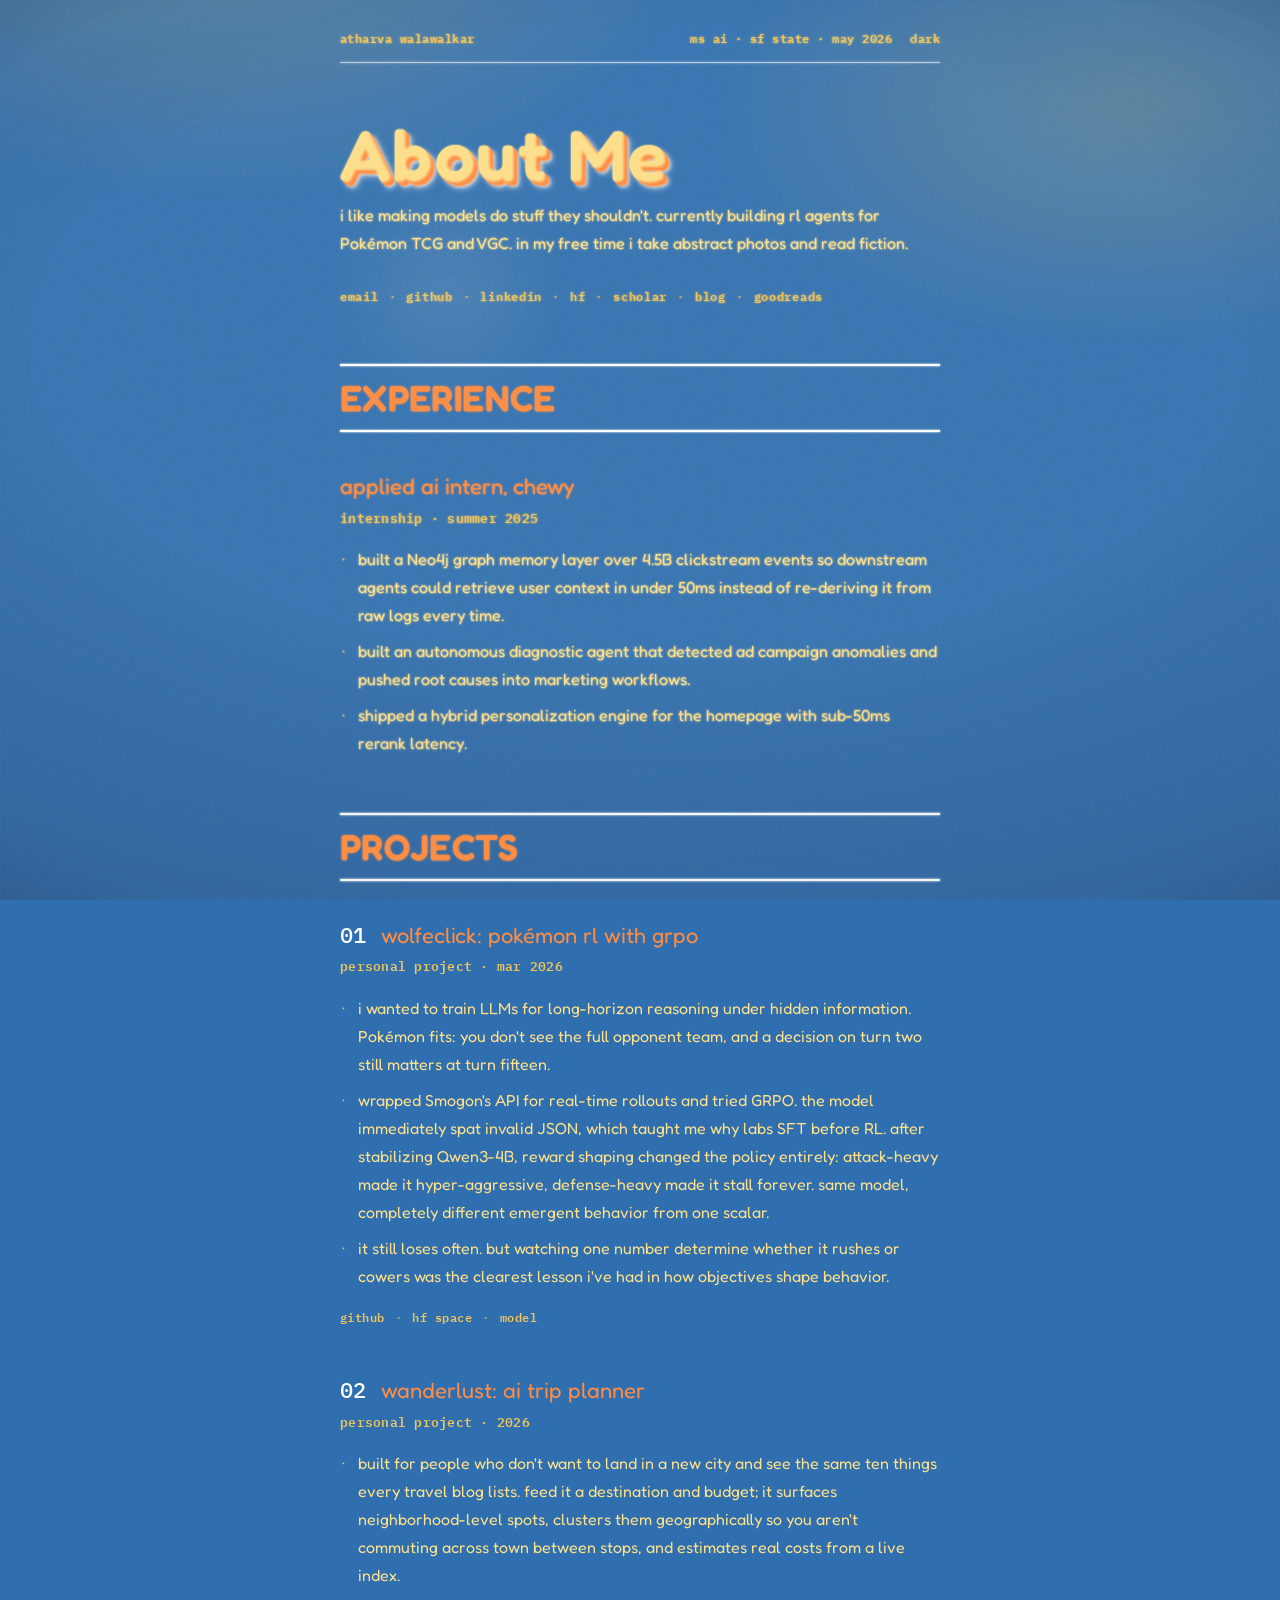
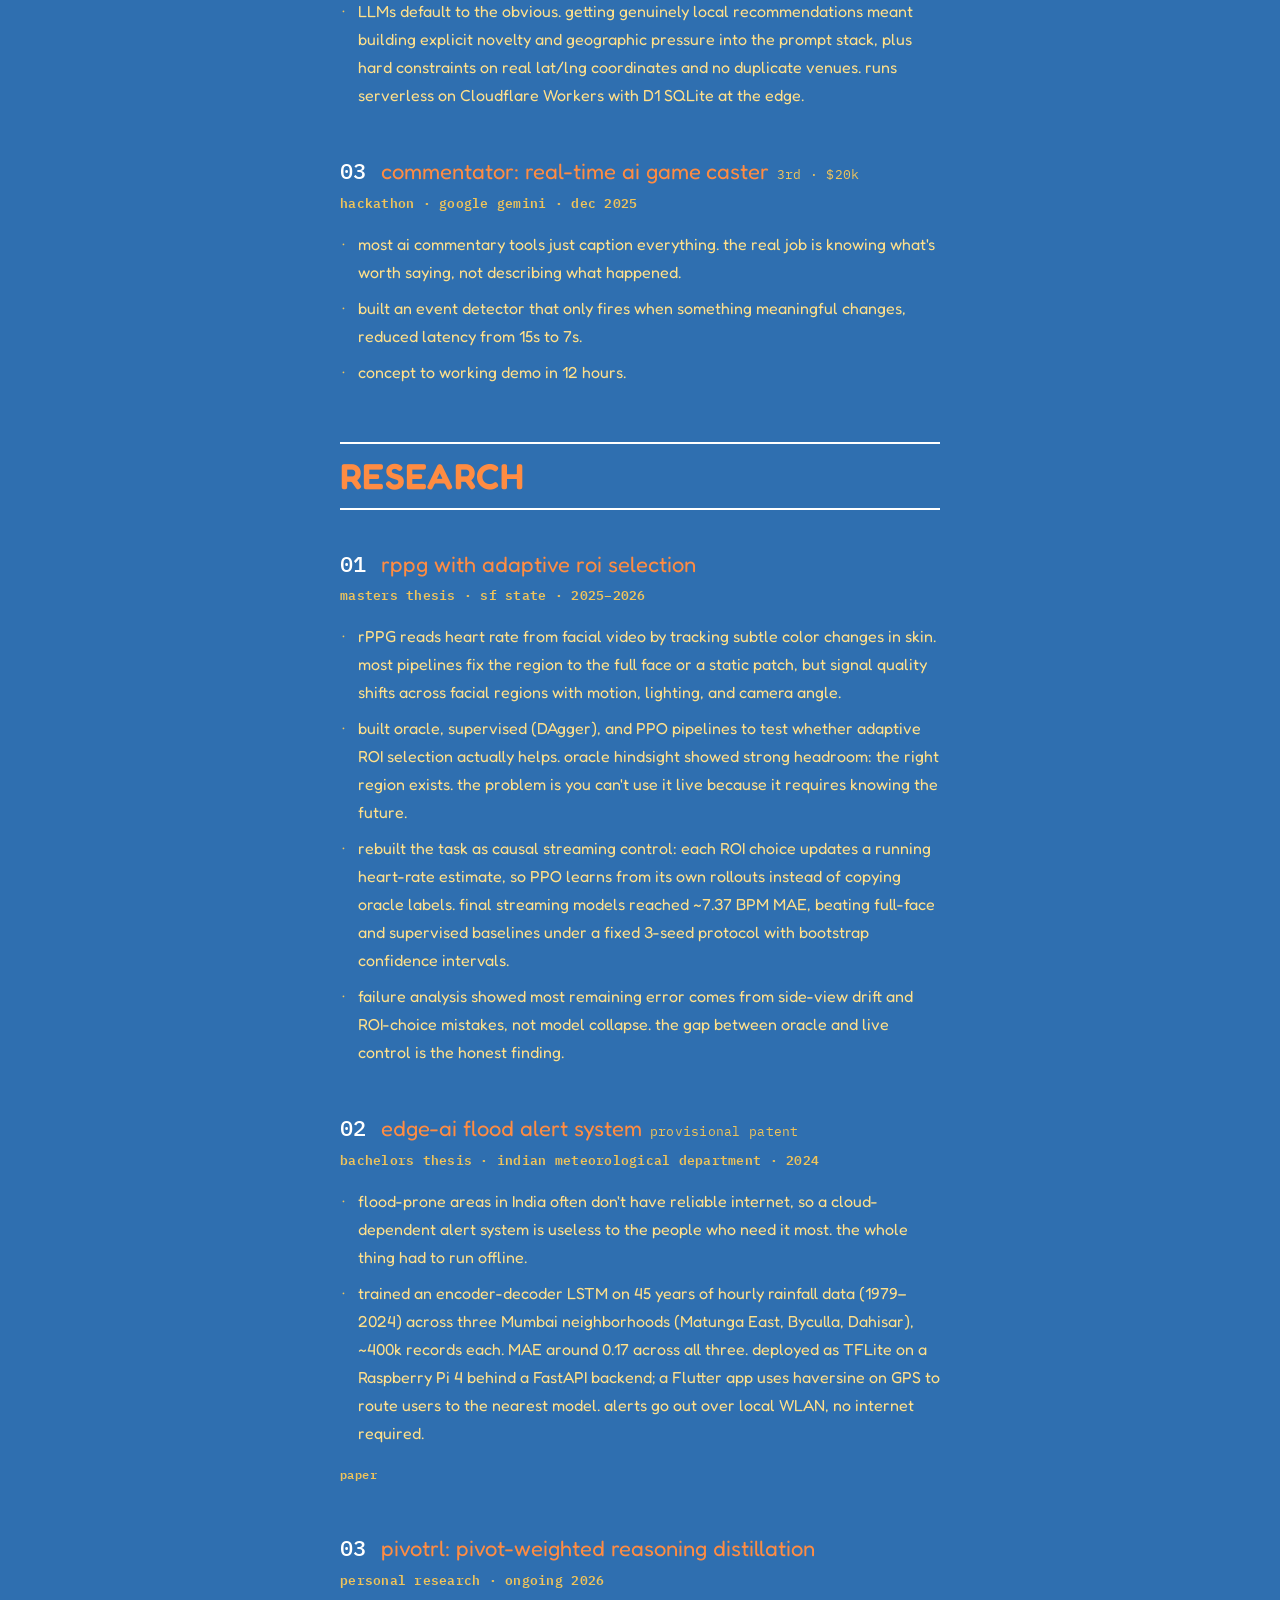
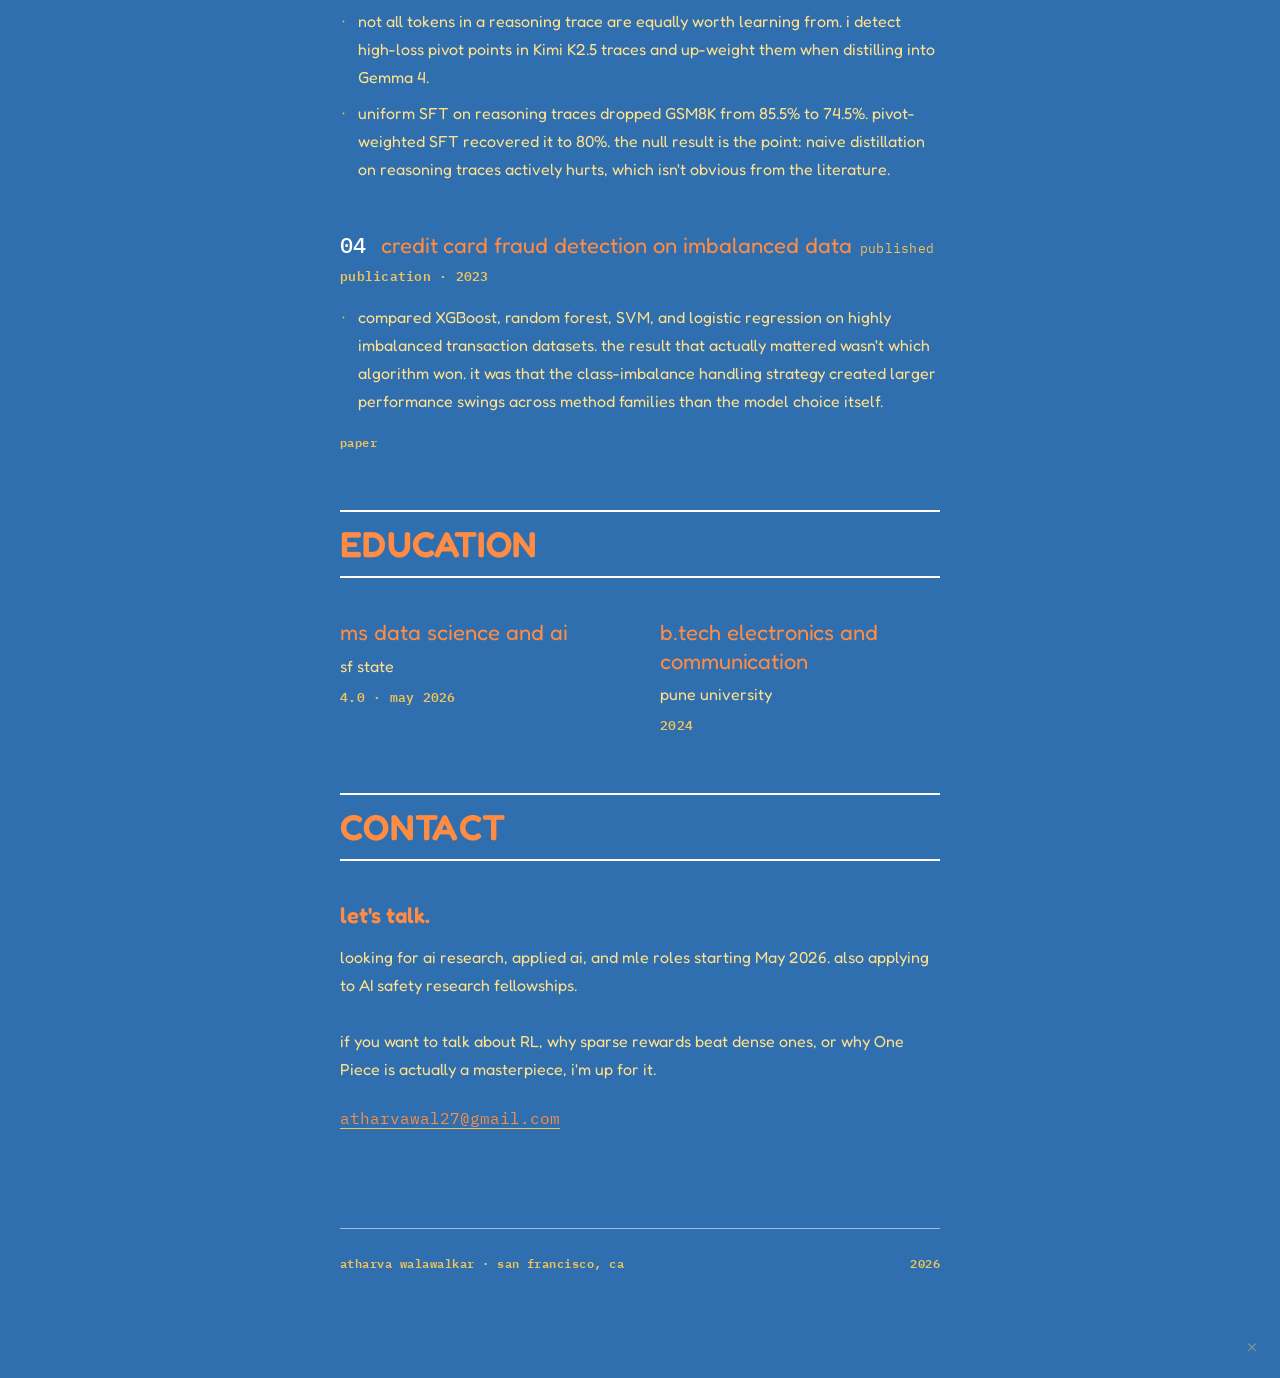
==== commit 7fa2d04d: "dark mode: black bg, orange/white dual-tone headings, silver outlines, moonlight backlight; light mo" ====
--- a/mobile.html
+++ b/mobile.html
@@ -41,12 +41,14 @@
 }
 
 [data-theme="dark"] {
-  --bg:        #0d0f13;   /* near-black */
-  --ink:       #ffd54a;   /* yellow — titles */
-  --ink-2:     #f2f0ea;   /* soft white — body */
-  --ink-3:     #6a93c2;   /* muted blue — meta */
-  --accent:    #7fb0e0;   /* bright blue — lines, numerals */
-  --rule:      rgba(127,176,224,0.22); /* blue hairline */
+  --bg:        #000000;   /* pure black — background */
+  --ink:       #ff7a18;   /* vivid orange — headings/titles */
+  --ink-2:     #ffffff;   /* pure white — body text */
+  --ink-3:     rgba(255,255,255,0.65); /* silver-white — meta */
+  --accent:    #ff7a18;   /* orange — numerals, accent rules */
+  --rule:      rgba(192,192,192,0.40); /* silver — hairlines */
+  --silver:    #c0c0c0;   /* silver — outlines */
+  --glare:     rgba(255,122,24,0.55);  /* orange — backlight glare */
 
   --grain-op: 0.05;
 }
@@ -170,17 +172,49 @@
   letter-spacing: 0.02em;
 }
 
-/* dark mode — yellow fill, blue 3D shadow, white haze */
+/* dark mode — orange fill, white 3D shadow (dual tone) */
 [data-theme="dark"] .display-word {
-  color: #ffd54a;
+  color: var(--ink);
   text-shadow:
-    1px 1px 0 #7fb0e0,
-    2px 2px 0 #7fb0e0,
-    3px 3px 0 #7fb0e0,
-    4px 4px 0 #7fb0e0,
-    5px 5px 3px rgba(255,255,255,0.40),
-    6px 6px 6px rgba(255,255,255,0.25);
+    1px 1px 0 #ffffff,
+    2px 2px 0 #ffffff,
+    3px 3px 0 #ffffff,
+    4px 4px 0 #ffffff,
+    5px 5px 3px rgba(255,122,24,0.25),
+    6px 6px 6px rgba(255,122,24,0.12);
   letter-spacing: 0.02em;
+}
+
+/* ═══════════════════════════════════════════
+   DARK GLARE BACKLIGHT — orange screen-bleed
+   behind content; dark mode only.
+   ═══════════════════════════════════════════ */
+.backlight {
+  position: fixed;
+  inset: 0;
+  pointer-events: none;
+  z-index: 1;
+  display: none;
+}
+[data-theme="dark"] .backlight {
+  display: block;
+  background:
+    radial-gradient(55% 45% at 50% 6%,  rgba(220, 230, 245, 0.28) 0%, transparent 62%),
+    radial-gradient(75% 60% at 50% 55%, rgba(200, 215, 235, 0.10) 0%, transparent 72%);
+  mix-blend-mode: screen;
+  animation: glarePulse 9s ease-in-out infinite alternate;
+}
+@keyframes glarePulse {
+  0%   { opacity: 0.65; }
+  100% { opacity: 1; }
+}
+@media (prefers-reduced-motion: reduce) {
+  .backlight { animation: none; }
+}
+
+/* silver section rules in dark mode */
+[data-theme="dark"] .section-head {
+  border-color: var(--silver);
 }
 
 .hero-lead {
@@ -464,6 +498,7 @@
 <div class="film-leak"  aria-hidden="true"></div>
 <div class="film-flare" aria-hidden="true"></div>
 <div class="film-haze"  aria-hidden="true"></div>
+<div class="backlight" aria-hidden="true"></div>
 
 <div class="container">
 
@@ -480,7 +515,7 @@
 <!-- HERO -->
 <section class="hero">
   <h1 class="display-word">About Me</h1>
-  <p class="hero-bio">i like making models do stuff they shouldn't. currently building rl agents for Pokémon TCG and VGC. in my free time i take abstract photos and read fiction — currently catching up on One Piece.</p>
+  <p class="hero-bio">i like making models do stuff they shouldn't. currently building rl agents for Pokémon TCG and VGC. in my free time i take abstract photos and read fiction.</p>
   <nav class="social-row" aria-label="links">
     <a href="mailto:atharvawal27@gmail.com">email</a><span class="sep">&middot;</span><a href="https://github.com/Atharva2099/" target="_blank" rel="noopener">github</a><span class="sep">&middot;</span><a href="https://www.linkedin.com/in/atharva-w-b0035b214/" target="_blank" rel="noopener">linkedin</a><span class="sep">&middot;</span><a href="https://huggingface.co/Atharva2099" target="_blank" rel="noopener">hf</a><span class="sep">&middot;</span><a href="https://scholar.google.com/citations?user=GWK_97AAAAAJ&amp;hl=en" target="_blank" rel="noopener">scholar</a><span class="sep">&middot;</span><a href="https://atharva2099.github.io/280CharsArentEnough/" target="_blank" rel="noopener">blog</a><span class="sep">&middot;</span><a href="https://www.goodreads.com/user/show/200715372-reader" target="_blank" rel="noopener">goodreads</a>
   </nav>
@@ -494,7 +529,7 @@
     <h3 class="entry-title">applied ai intern, chewy</h3>
     <div class="entry-meta">internship &middot; summer 2025</div>
     <ul class="entry-body">
-      <li>built a Neo4j graph memory layer over 4.5B clickstream events so downstream agents could retrieve user context in under 100ms instead of re-deriving it from raw logs every time.</li>
+      <li>built a Neo4j graph memory layer over 4.5B clickstream events so downstream agents could retrieve user context in under 50ms instead of re-deriving it from raw logs every time.</li>
       <li>built an autonomous diagnostic agent that detected ad campaign anomalies and pushed root causes into marketing workflows.</li>
       <li>shipped a hybrid personalization engine for the homepage with sub-50ms rerank latency.</li>
     </ul>
@@ -532,7 +567,7 @@
     <div class="entry-meta">hackathon &middot; google gemini &middot; dec 2025</div>
     <ul class="entry-body">
       <li>most ai commentary tools just caption everything. the real job is knowing what's worth saying, not describing what happened.</li>
-      <li>built an event detector that only fires when something meaningful changes, cutting redundant output by 60%.</li>
+      <li>built an event detector that only fires when something meaningful changes, reduced latency from 15s to 7s.</li>
       <li>concept to working demo in 12 hours.</li>
     </ul>
   </div>
@@ -608,7 +643,7 @@
   <div class="section-head"><h2 class="section-title">CONTACT</h2></div>
   <div class="contact-card">
     <div class="contact-h">let's talk.</div>
-    <p class="contact-sub">looking for AI research, applied AI, and MLE roles starting May 2026. also applying to AI safety research fellowships.<br><br>if you want to talk about RL, why sparse rewards beat dense ones, or why One Piece is actually a masterpiece, i'm up for it.</p>
+    <p class="contact-sub">looking for ai research, applied ai, and mle roles starting May 2026. also applying to AI safety research fellowships.<br><br>if you want to talk about RL, why sparse rewards beat dense ones, or why One Piece is actually a masterpiece, i'm up for it.</p>
     <a class="contact-email" href="mailto:atharvawal27@gmail.com">atharvawal27@gmail.com</a>
   </div>
 </section>
--- a/assets/film.css
+++ b/assets/film.css
@@ -20,11 +20,11 @@
 }
 
 [data-theme="dark"] {
-  --film-wash:   rgba(8, 16, 40, 0.34);
-  --film-leak:   rgba(255, 210, 90, 0.40);
-  --film-flare:  rgba(255, 245, 200, 0.30);
-  --film-vign:   rgba(0, 0, 0, 0.62);
-  --film-glow:   rgba(255, 220, 120, 0.55);
+  --film-wash:   rgba(0, 0, 0, 0);          /* keep black pure */
+  --film-leak:   rgba(210, 222, 240, 0.22); /* silver moonlight leak */
+  --film-flare:  rgba(225, 235, 250, 0.20); /* cool moonlight haze */
+  --film-vign:   rgba(0, 0, 0, 0.70);       /* edge falloff */
+  --film-glow:   rgba(255, 122, 24, 0.55);  /* orange link glow */
 }
 
 /* lift content above the wash so text stays
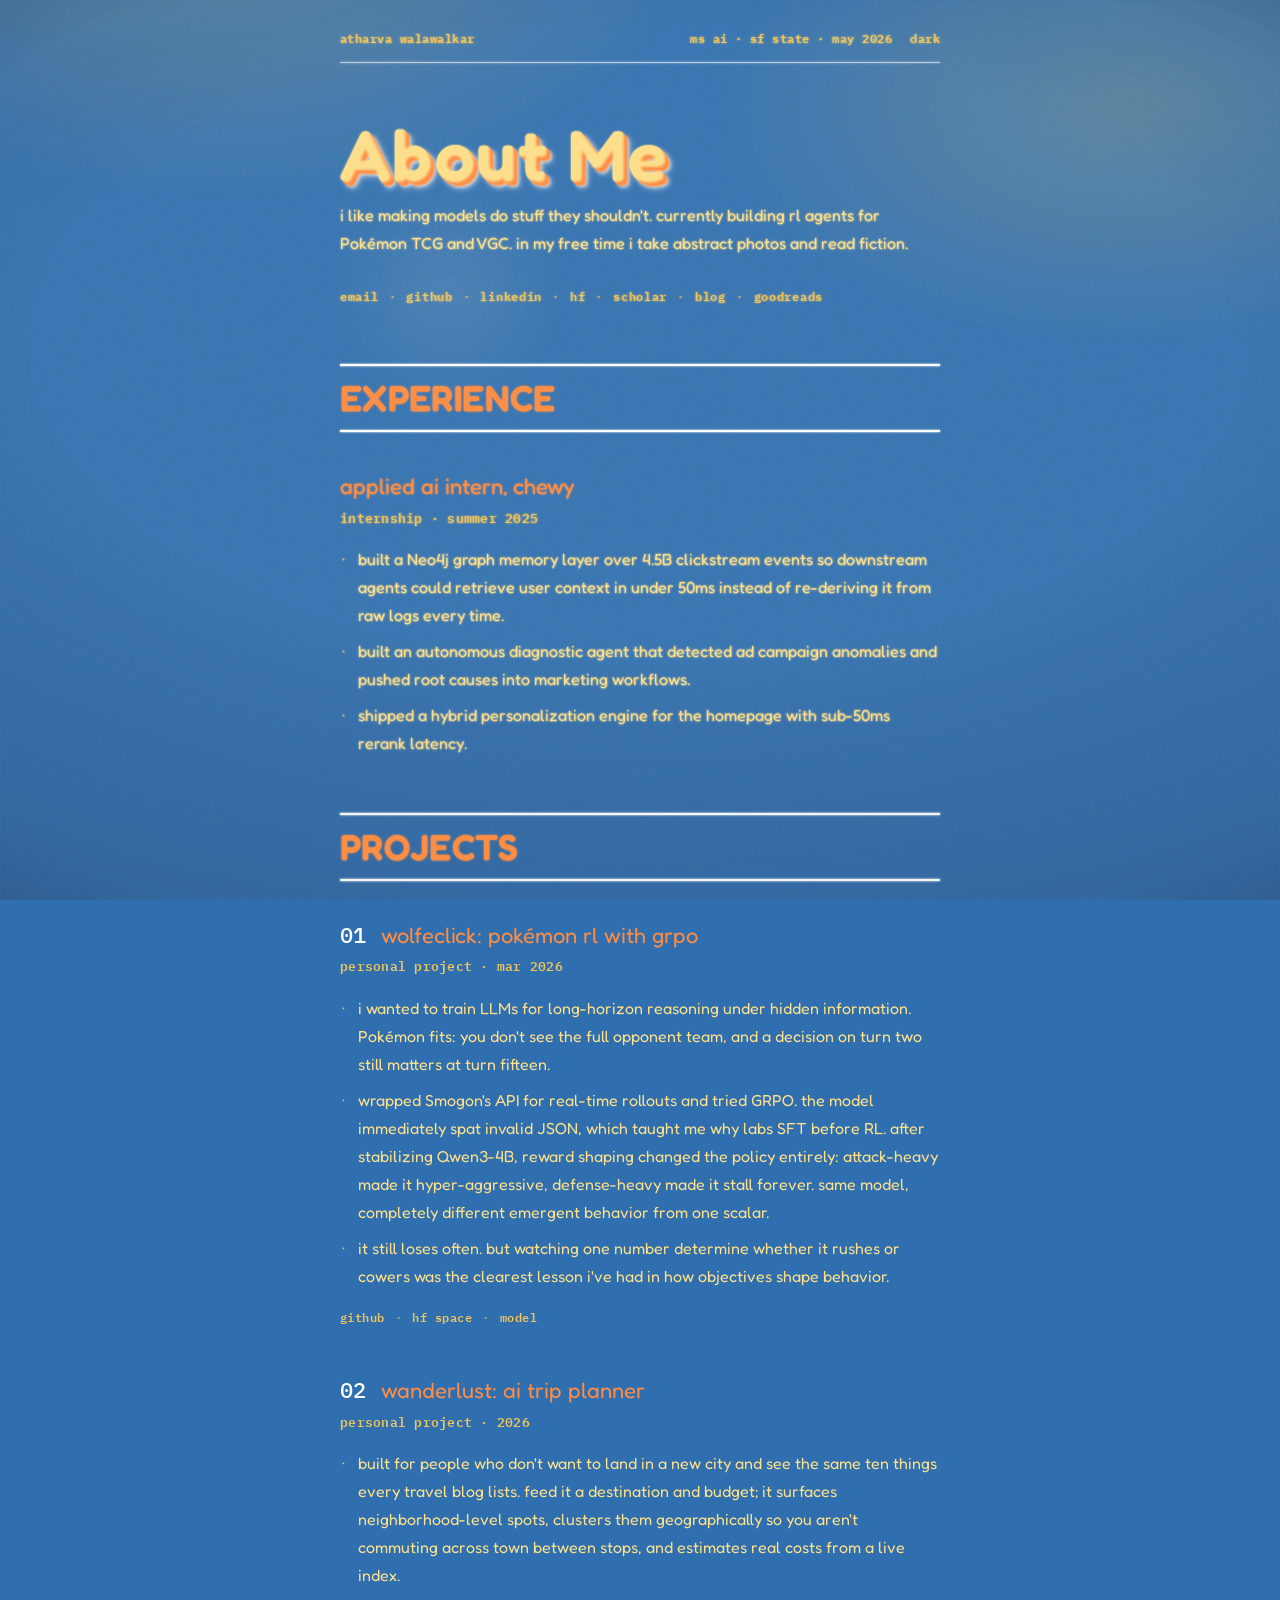
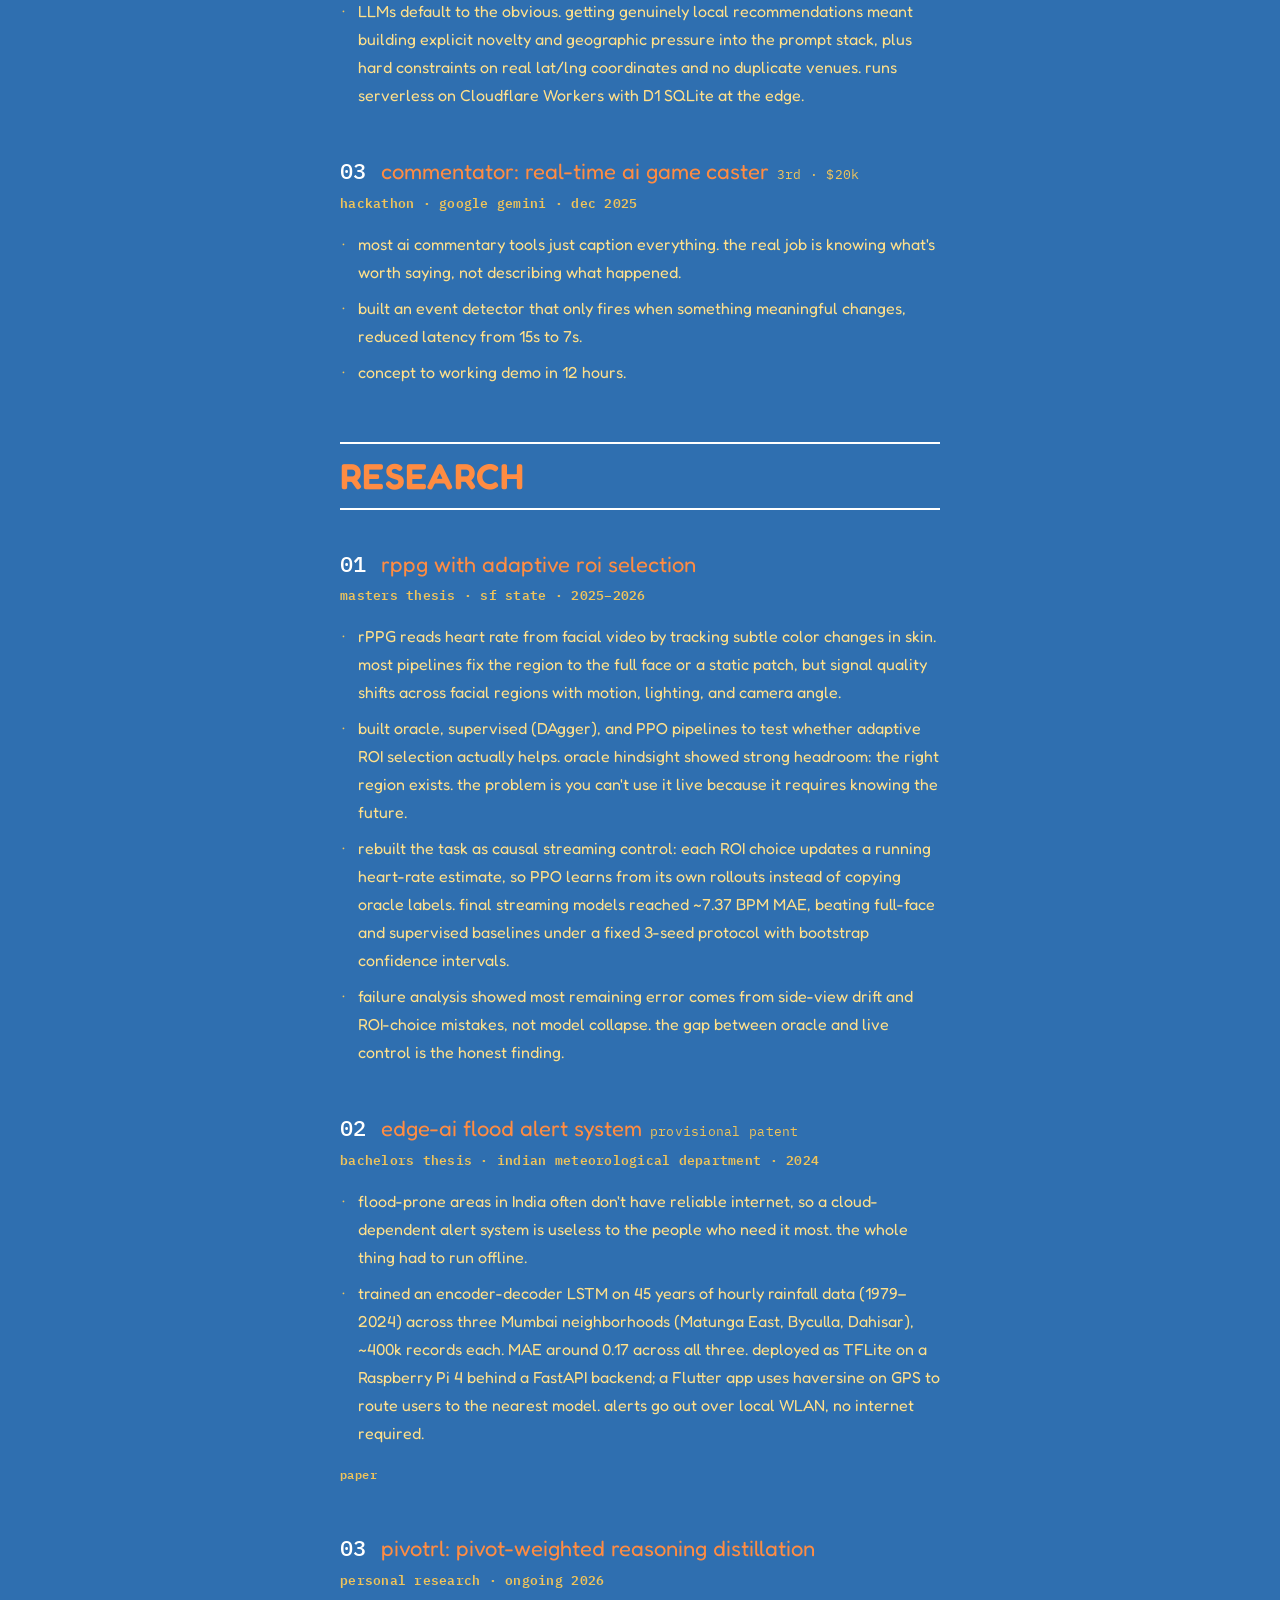
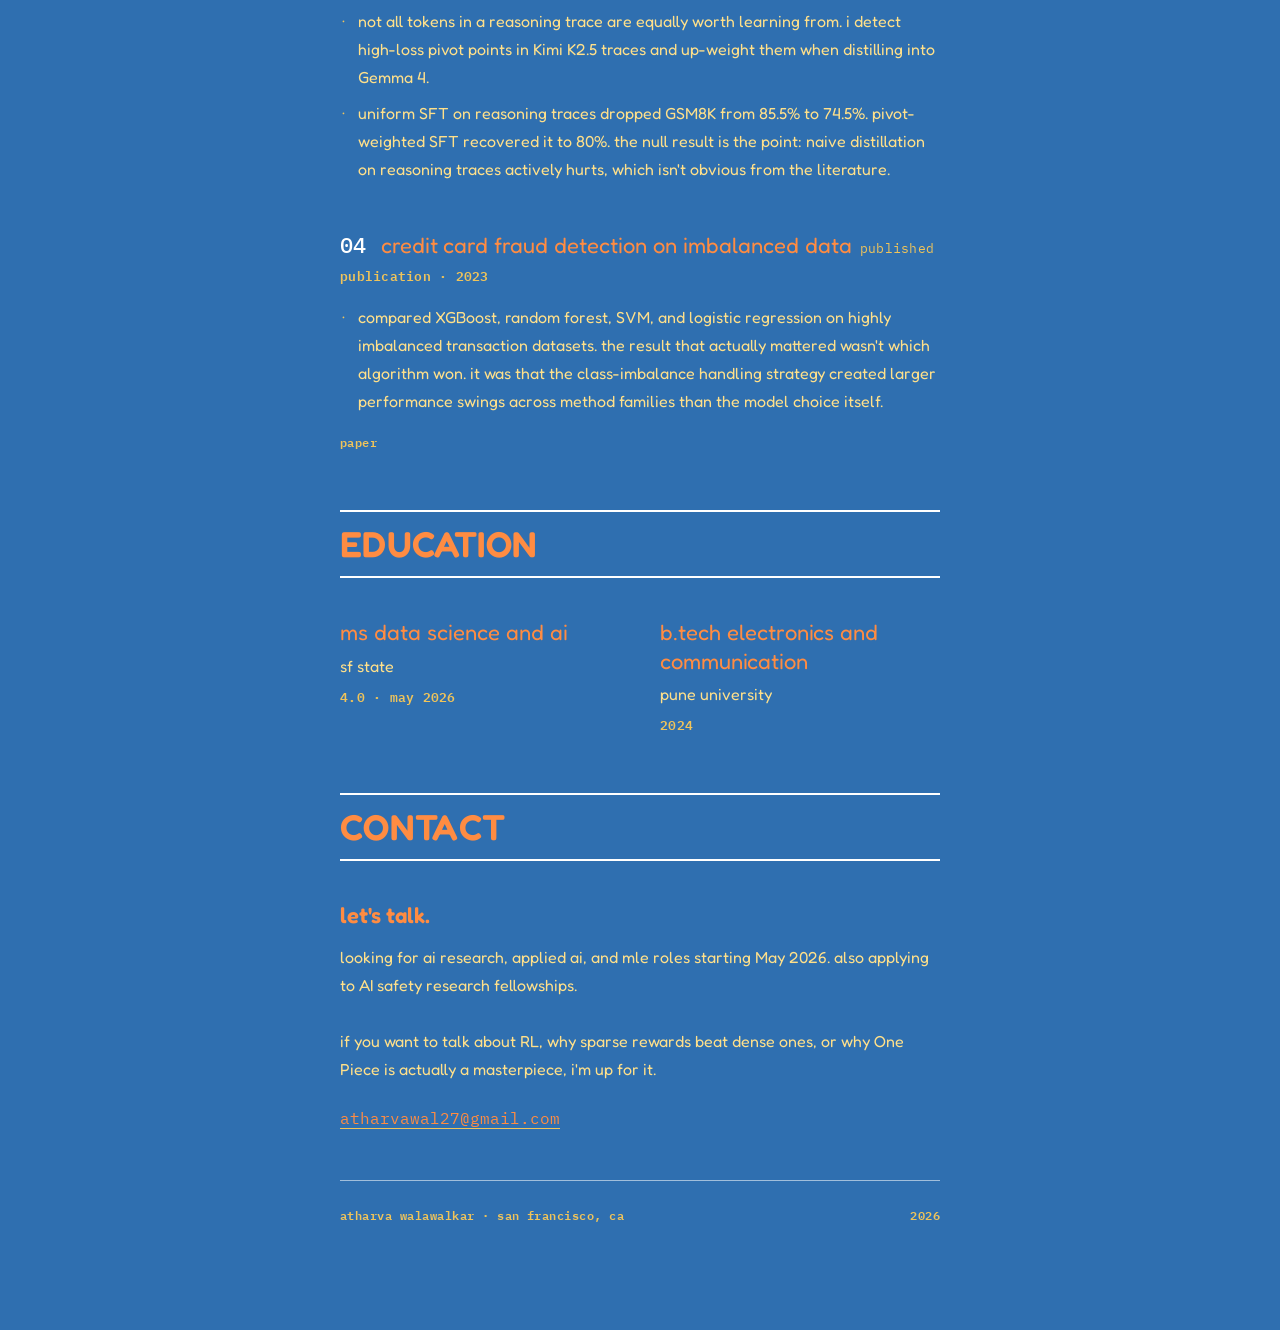
==== commit b7d85c52: "Refine dark mode palette and footer spacing" ====
--- a/mobile.html
+++ b/mobile.html
@@ -41,14 +41,14 @@
 }
 
 [data-theme="dark"] {
-  --bg:        #000000;   /* pure black — background */
-  --ink:       #ff7a18;   /* vivid orange — headings/titles */
+  --bg:        #141414;   /* lighter black — background */
+  --ink:       #d8b45f;   /* antique gold — headings/titles */
   --ink-2:     #ffffff;   /* pure white — body text */
   --ink-3:     rgba(255,255,255,0.65); /* silver-white — meta */
-  --accent:    #ff7a18;   /* orange — numerals, accent rules */
+  --accent:    #d8b45f;   /* antique gold — numerals, accent rules */
   --rule:      rgba(192,192,192,0.40); /* silver — hairlines */
   --silver:    #c0c0c0;   /* silver — outlines */
-  --glare:     rgba(255,122,24,0.55);  /* orange — backlight glare */
+  --glare:     rgba(216,180,95,0.34); /* antique gold — backlight glare */
 
   --grain-op: 0.05;
 }
@@ -172,7 +172,7 @@
   letter-spacing: 0.02em;
 }
 
-/* dark mode — orange fill, white 3D shadow (dual tone) */
+/* dark mode — gold fill, white 3D shadow (dual tone) */
 [data-theme="dark"] .display-word {
   color: var(--ink);
   text-shadow:
@@ -180,13 +180,13 @@
     2px 2px 0 #ffffff,
     3px 3px 0 #ffffff,
     4px 4px 0 #ffffff,
-    5px 5px 3px rgba(255,122,24,0.25),
-    6px 6px 6px rgba(255,122,24,0.12);
+    5px 5px 3px rgba(216,180,95,0.22),
+    6px 6px 6px rgba(216,180,95,0.11);
   letter-spacing: 0.02em;
 }
 
 /* ═══════════════════════════════════════════
-   DARK GLARE BACKLIGHT — orange screen-bleed
+   DARK GLARE BACKLIGHT — lamplight screen-bleed
    behind content; dark mode only.
    ═══════════════════════════════════════════ */
 .backlight {
@@ -460,7 +460,7 @@
   justify-content: space-between;
   align-items: center;
   padding: 24px 0;
-  margin-top: 72px;
+  margin-top: 40px;
   border-top: 0.5px solid var(--rule);
   font-family: 'IBM Plex Mono', monospace;
   font-size: var(--fs-fine);
@@ -656,9 +656,6 @@
 
 </div>
 
-<!-- bottom-right page registration mark -->
-<span class="reg-mark reg-page">&times;</span>
-
 <script>
 // First visit follows the OS preference; an explicit toggle is remembered.
 const saved = localStorage.getItem('theme-v2');
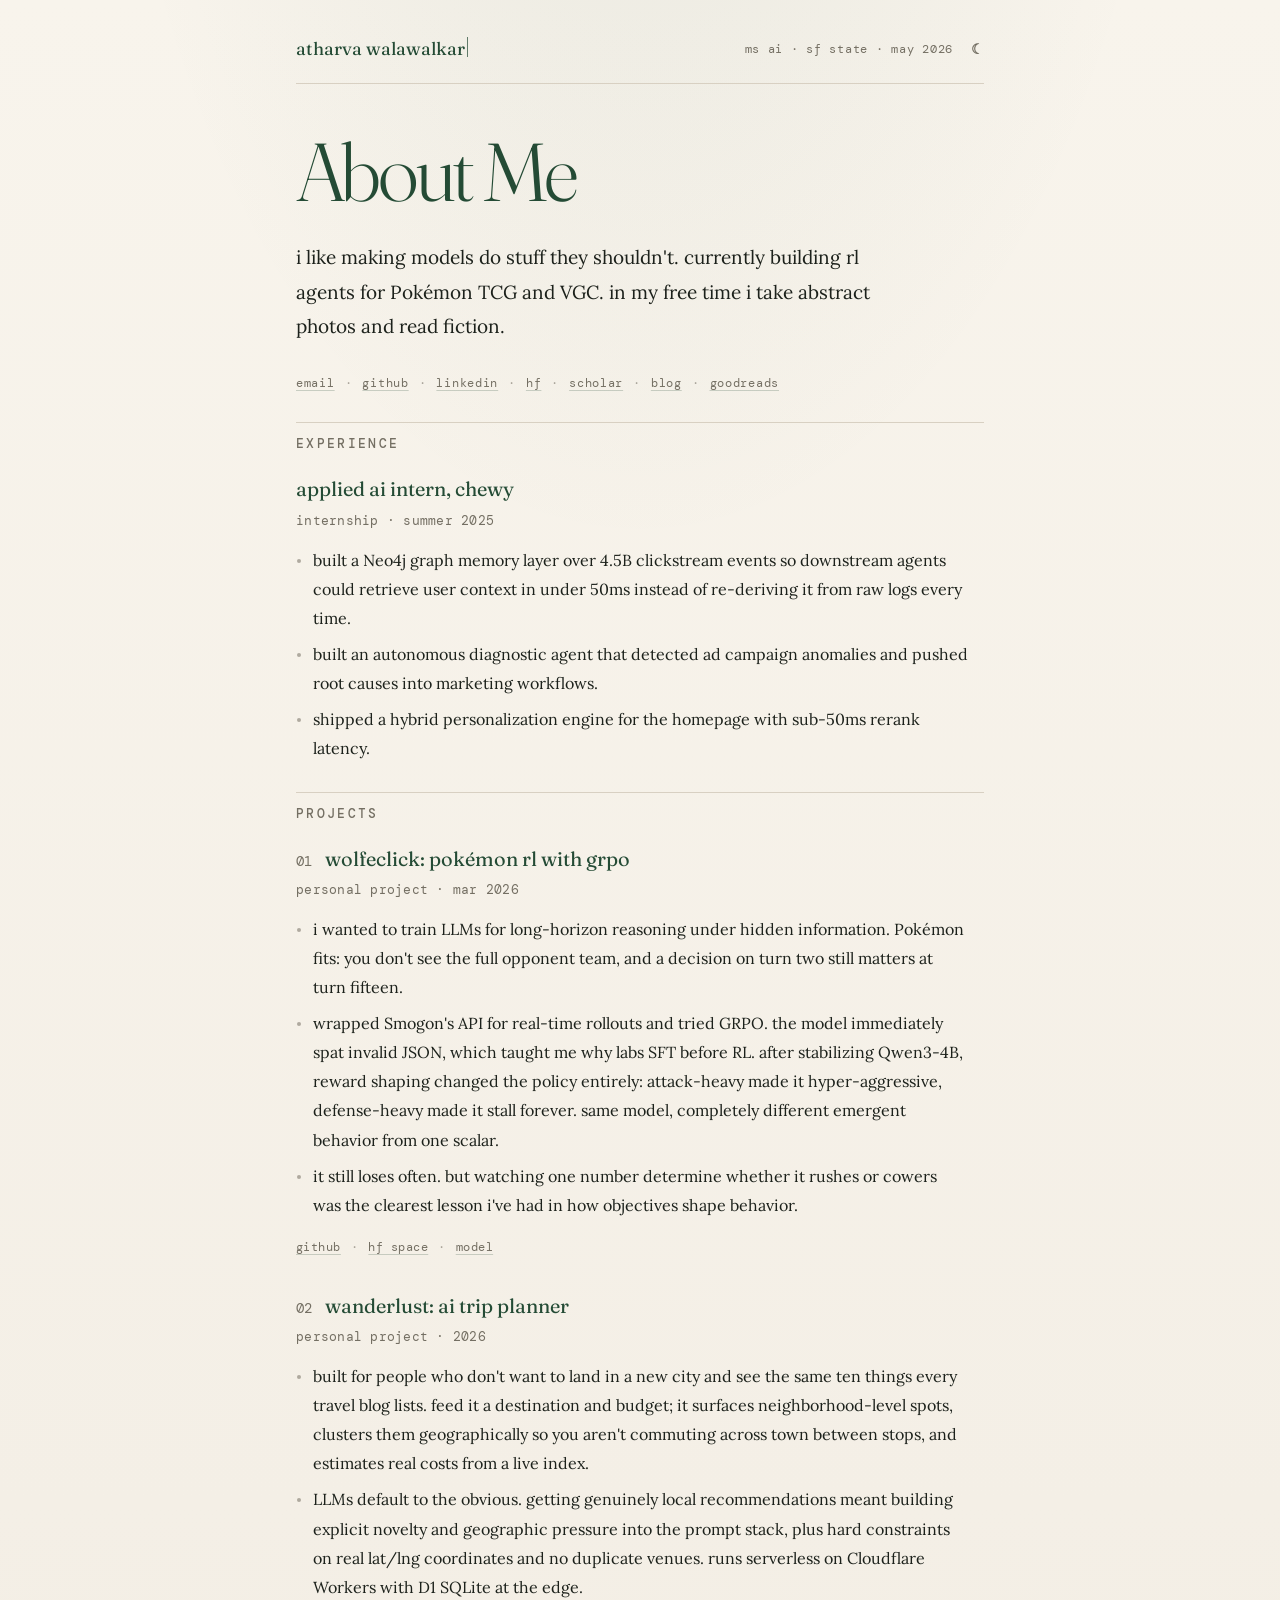
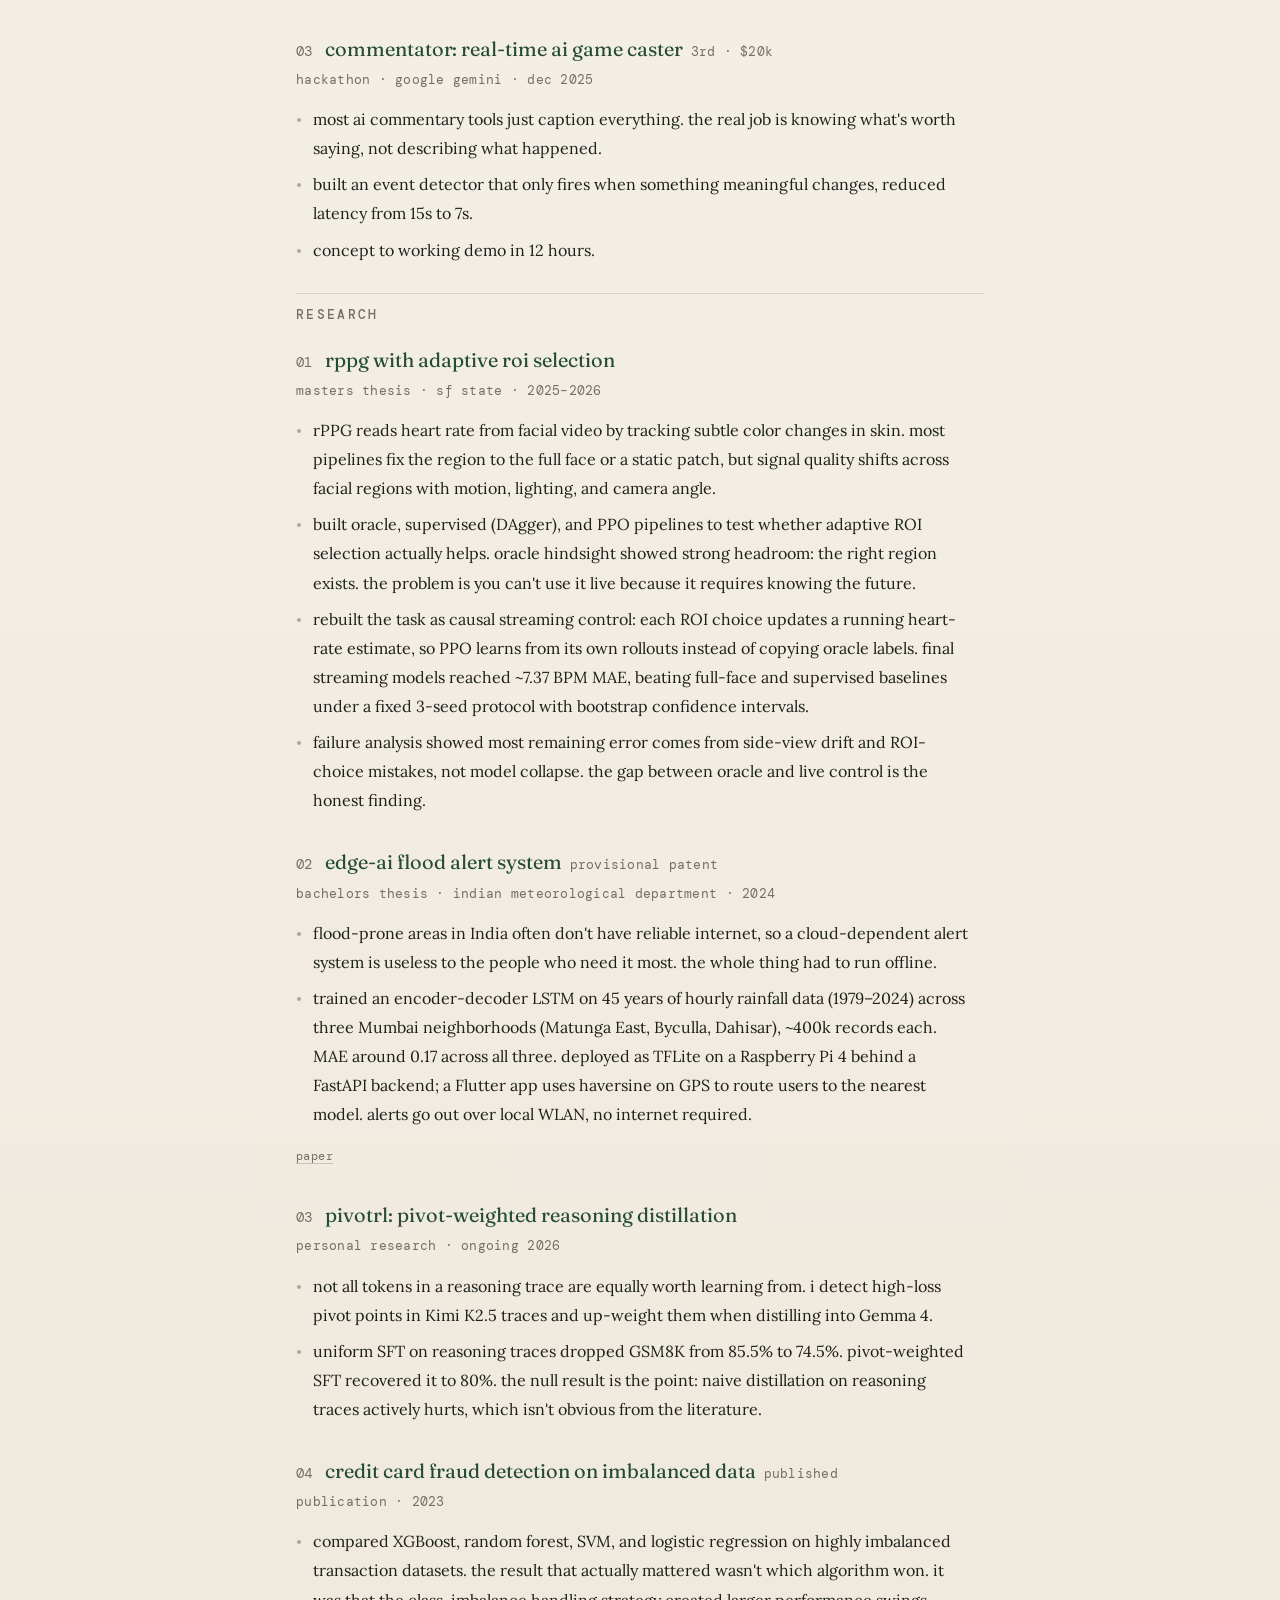
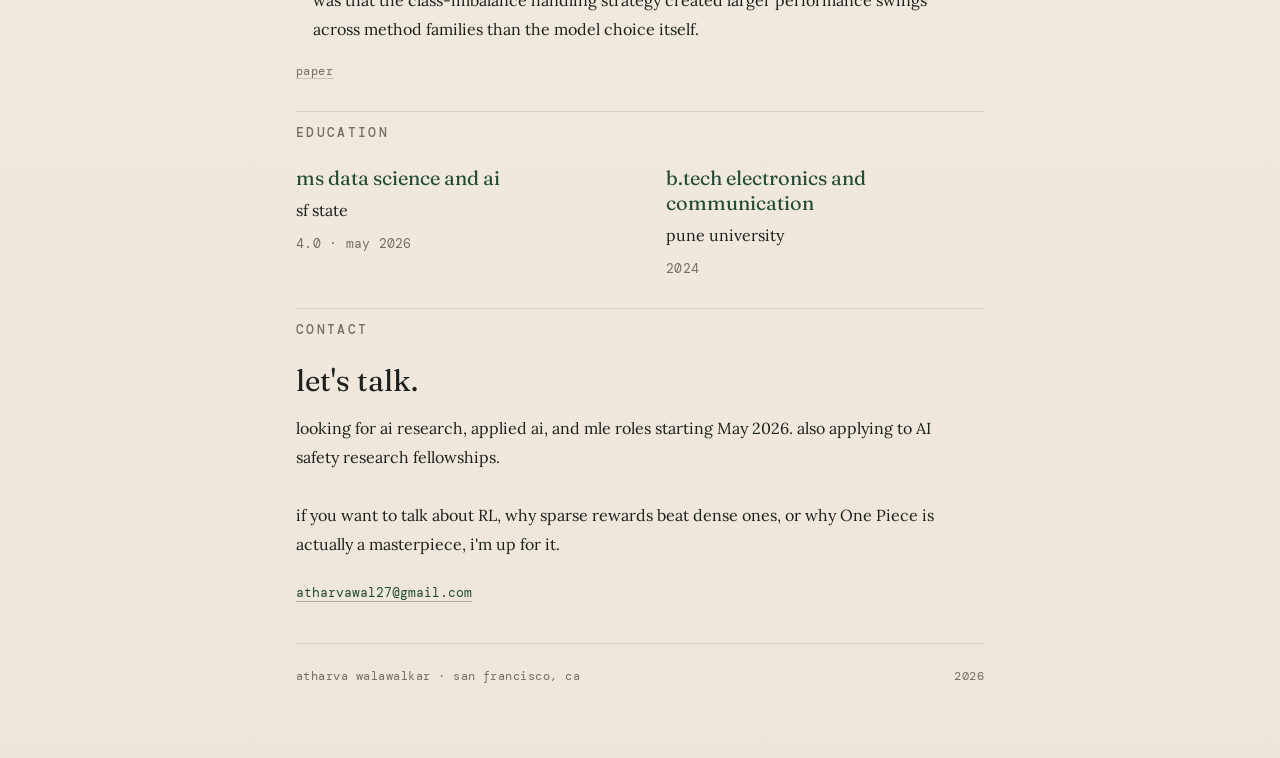
==== commit d9b74eba: "Redesign with quiet green editorial theme" ====
--- a/mobile.html
+++ b/mobile.html
@@ -12,7 +12,7 @@
 <link rel="icon" type="image/png" href="assets/favicon.png">
 <link rel="preconnect" href="https://fonts.googleapis.com">
 <link rel="preconnect" href="https://fonts.gstatic.com" crossorigin>
-<link href="https://fonts.googleapis.com/css2?family=Fredoka:wght@300;400;500;600;700&family=IBM+Plex+Mono:wght@300;400;500;600;700&display=swap" rel="stylesheet">
+<link href="https://fonts.googleapis.com/css2?family=DM+Mono:wght@300;400;500&family=Fraunces:opsz,wght@9..144,300;9..144,400;9..144,500&family=Lora:ital,wght@0,400;0,500;1,400&display=swap" rel="stylesheet">
 <style>
 
 /* ═══════════════════════════════════════════
@@ -490,8 +490,282 @@
     transition: none !important;
   }
 }
+
+/* quiet favicon-aligned redesign */
+:root,
+[data-theme="light"],
+[data-theme="dark"] {
+  --bg:        #f4efe6;
+  --ink:       #244b35;
+  --ink-2:     #1c211b;
+  --ink-3:     #746f63;
+  --accent:    #244b35;
+  --rule:      #d8d0c2;
+  --silver:    #d8d0c2;
+  --glare:     transparent;
+
+  --fs-fine:     12px;
+  --fs-meta:     13px;
+  --fs-body:     16px;
+  --fs-entry:    20px;
+  --fs-section:  13px;
+  --fs-display:  clamp(42px, 13vw, 72px);
+
+  --grain-op: 0;
+}
+
+body {
+  font-family: 'Lora', serif;
+  color: var(--ink-2);
+  background:
+    radial-gradient(80% 36% at 50% -10%, rgba(36, 75, 53, 0.08), transparent 62%),
+    linear-gradient(180deg, #f8f4ec 0%, var(--bg) 38%, #eee6da 100%);
+}
+
+body::before,
+body::after,
+.film-leak,
+.film-flare,
+.film-haze,
+.backlight,
+.reg-mark {
+  display: none !important;
+}
+
+.container {
+  max-width: 680px;
+  padding: 0 24px 56px;
+}
+
+.top-bar {
+  padding: 28px 0 16px;
+  border-bottom: 1px solid var(--rule);
+  font-family: 'DM Mono', monospace;
+  font-size: var(--fs-fine);
+  font-weight: 400;
+  color: var(--ink-3);
+  letter-spacing: 0.06em;
+}
+
+.brand {
+  font-family: 'Fraunces', serif;
+  font-size: 18px;
+  font-weight: 400;
+  letter-spacing: 0;
+  color: var(--ink);
+  display: inline-block;
+}
+
+.brand .caret {
+  display: inline-block;
+  width: 1px;
+  height: 1.1em;
+  background: var(--ink);
+  margin-left: 2px;
+  vertical-align: -2px;
+  opacity: 0.7;
+}
+
+.brand .caret.blink { animation: caretBlink 1s steps(1) infinite; }
+
+@keyframes caretBlink {
+  0%, 50%   { opacity: 0.7; }
+  51%, 100% { opacity: 0; }
+}
+
+.toggle { display: none; }
+
+.toggle {
+  display: inline-flex;
+  align-items: center;
+  justify-content: center;
+  width: auto;
+  height: auto;
+  border: 0;
+  border-radius: 0;
+  color: var(--ink-3);
+  background: transparent;
+  font-family: 'DM Mono', monospace;
+  font-size: 0;
+  cursor: pointer;
+}
+
+.toggle::before {
+  content: '☾';
+  font-size: 14px;
+  line-height: 1;
+}
+
+[data-theme="dark"] .toggle::before { content: '☀'; }
+
+.toggle:hover {
+  color: var(--ink);
+}
+
+.hero {
+  margin-top: 42px;
+}
+
+[data-theme="dark"] {
+  --bg:        #14281d;
+  --ink:       #e4dccf;
+  --ink-2:     #e4dccf;
+  --ink-3:     rgba(228,220,207,0.62);
+  --accent:    #e4dccf;
+  --rule:      rgba(228,220,207,0.18);
+  --silver:    rgba(228,220,207,0.18);
+}
+
+[data-theme="dark"] body {
+  background: var(--bg);
+}
+
+.display-word,
+[data-theme="light"] .display-word,
+[data-theme="dark"] .display-word {
+  font-family: 'Fraunces', serif;
+  font-size: var(--fs-display);
+  font-weight: 300;
+  line-height: 0.98;
+  color: var(--ink);
+  letter-spacing: -0.045em;
+  text-shadow: none;
+  margin-bottom: 26px;
+}
+
+.hero-bio,
+.entry-body li,
+.edu-school,
+.contact-sub {
+  font-family: 'Lora', serif;
+  color: var(--ink-2);
+  line-height: 1.82;
+}
+
+.hero-bio {
+  font-size: 17px;
+  max-width: 39rem;
+}
+
+.social-row,
+.entry-links,
+.entry-meta,
+.edu-detail,
+.cred,
+footer {
+  font-family: 'DM Mono', monospace;
+  font-weight: 400;
+  color: var(--ink-3);
+}
+
+.social-row {
+  margin-top: 28px;
+}
+
+.social-row a,
+.entry-links a {
+  color: var(--ink-3);
+  text-decoration: underline;
+  text-decoration-color: rgba(36, 75, 53, 0.22);
+  text-underline-offset: 3px;
+}
+
+.social-row a:hover,
+.entry-links a:hover,
+.contact-email:hover {
+  color: var(--ink);
+  text-decoration-color: var(--ink);
+  text-shadow: none;
+}
+
+.section {
+  margin-top: 28px;
+}
+
+.section-head {
+  border-top: 1px solid var(--rule);
+  border-bottom: 0;
+  padding: 14px 0 0;
+  margin-bottom: 24px;
+}
+
+.section-title {
+  font-family: 'DM Mono', monospace;
+  font-size: var(--fs-section);
+  font-weight: 500;
+  letter-spacing: 0.18em;
+  color: var(--ink-3);
+}
+
+.entry { margin-bottom: 32px; }
+
+.entry-title,
+.edu-degree,
+.contact-h {
+  font-family: 'Fraunces', serif;
+  font-weight: 400;
+  color: var(--ink);
+  line-height: 1.26;
+}
+
+.entry-title,
+.edu-degree {
+  font-size: var(--fs-entry);
+}
+
+.contact-h {
+  font-size: 28px;
+  color: var(--ink-2);
+}
+
+.num {
+  font-family: 'DM Mono', monospace;
+  font-size: 14px;
+  font-weight: 400;
+  color: var(--ink-3);
+  margin-right: 12px;
+}
+
+.entry-meta,
+.edu-detail {
+  font-size: var(--fs-meta);
+  margin-top: 8px;
+}
+
+.entry-body {
+  margin-top: 14px;
+}
+
+.entry-body li {
+  padding-left: 17px;
+  margin-top: 7px;
+}
+
+.entry-body li::before {
+  content: '';
+  width: 4px;
+  height: 4px;
+  border-radius: 50%;
+  background: var(--ink-3);
+  top: 13px;
+  left: 1px;
+  opacity: 0.55;
+}
+
+.contact-email {
+  font-family: 'DM Mono', monospace;
+  font-size: var(--fs-meta);
+  color: var(--ink);
+  text-decoration-color: rgba(36, 75, 53, 0.35);
+}
+
+footer {
+  margin-top: 34px;
+  padding: 22px 0 0;
+  border-top: 1px solid var(--rule);
+  font-size: var(--fs-fine);
+}
 </style>
-<link rel="stylesheet" href="assets/film.css">
 </head>
 <body>
 
@@ -504,7 +778,7 @@
 
 <!-- TOP BAR -->
 <header class="top-bar">
-  <span class="brand">atharva walawalkar</span>
+  <span class="brand" id="brandName" data-alt="अथर्व वालावलकर">atharva walawalkar</span>
   <span class="top-right">
     <span class="meta">ms ai &middot; sf state &middot; may 2026</span>
     <button class="toggle" id="modeBtn" onclick="toggleMode()">dark</button>
@@ -673,6 +947,43 @@
   applyTheme(next);
   localStorage.setItem('theme-v2', next);
 }
+
+(function brandType() {
+  const el = document.getElementById('brandName');
+  if (!el) return;
+  const words = ['atharva walawalkar', el.dataset.alt || 'अथर्व वालावलकर'];
+  const speed = 58;
+  let wi = 0;
+
+  function sleep(ms) { return new Promise(r => setTimeout(r, ms)); }
+  function render(text, blink) {
+    el.innerHTML = `<span class="brand-text"></span><span class="caret${blink ? ' blink' : ''}"></span>`;
+    el.querySelector('.brand-text').textContent = text;
+  }
+
+  async function loop() {
+    while (true) {
+      const w = words[wi];
+      for (let i = 1; i <= w.length; i++) {
+        render(w.slice(0, i), false);
+        await sleep(speed);
+      }
+      render(w, true);
+      await sleep(2000);
+      for (let i = w.length; i >= 0; i--) {
+        render(w.slice(0, i), false);
+        await sleep(speed / 2);
+      }
+      wi = (wi + 1) % words.length;
+    }
+  }
+
+  if (window.matchMedia && window.matchMedia('(prefers-reduced-motion: reduce)').matches) {
+    el.textContent = words[0];
+    return;
+  }
+  loop();
+})();
 </script>
 </body>
 </html>
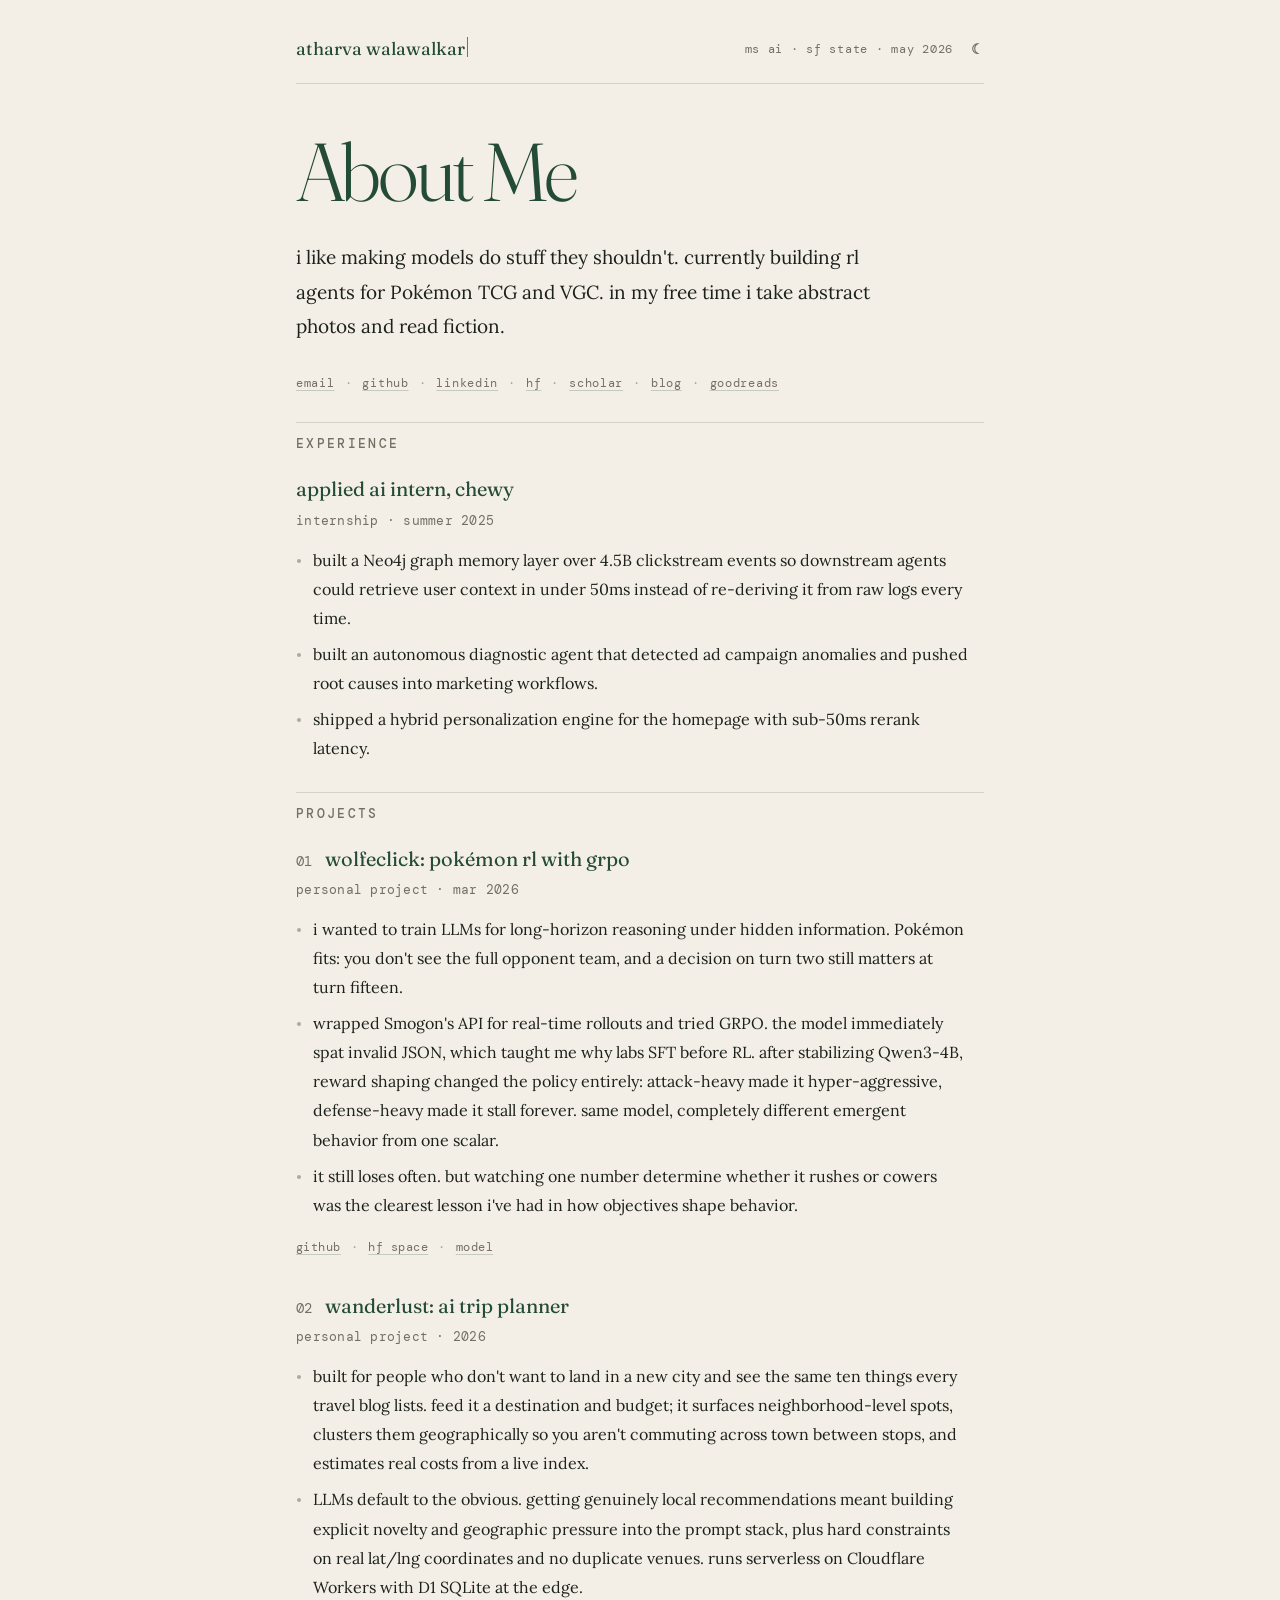
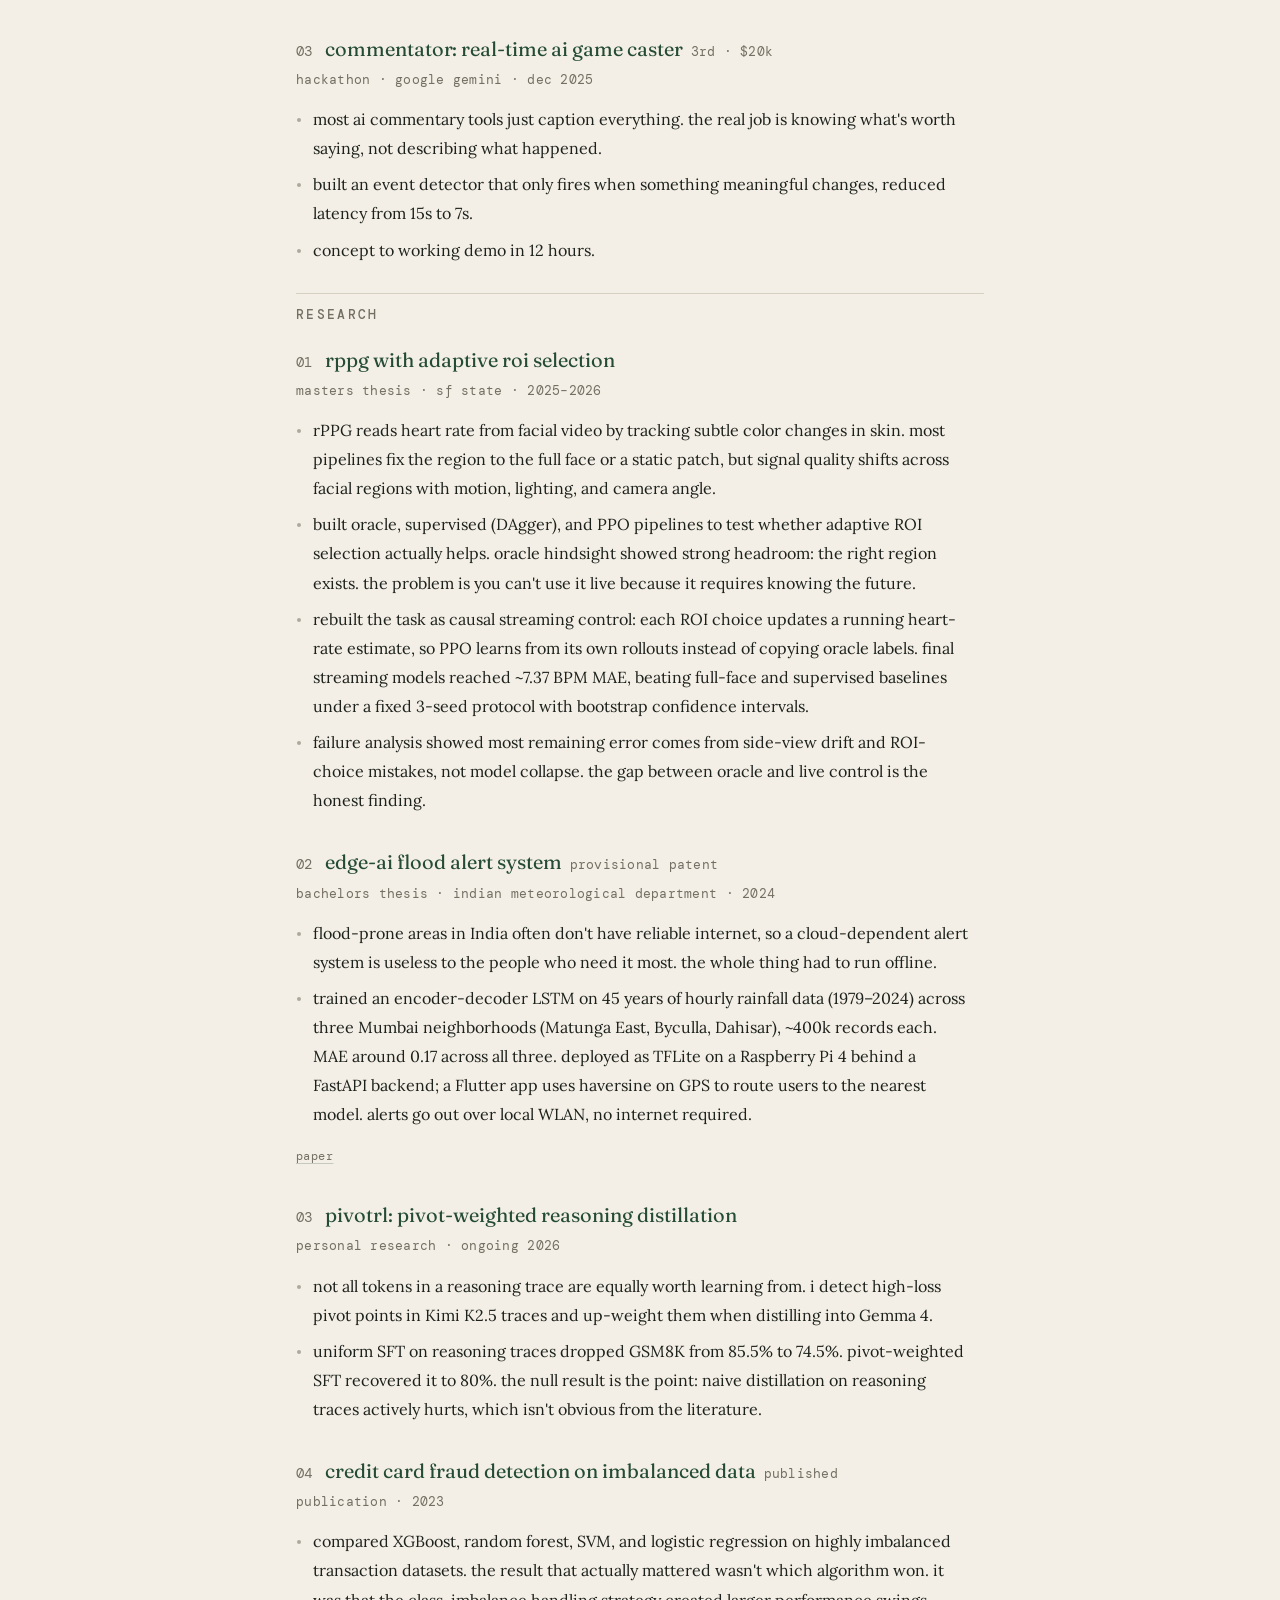
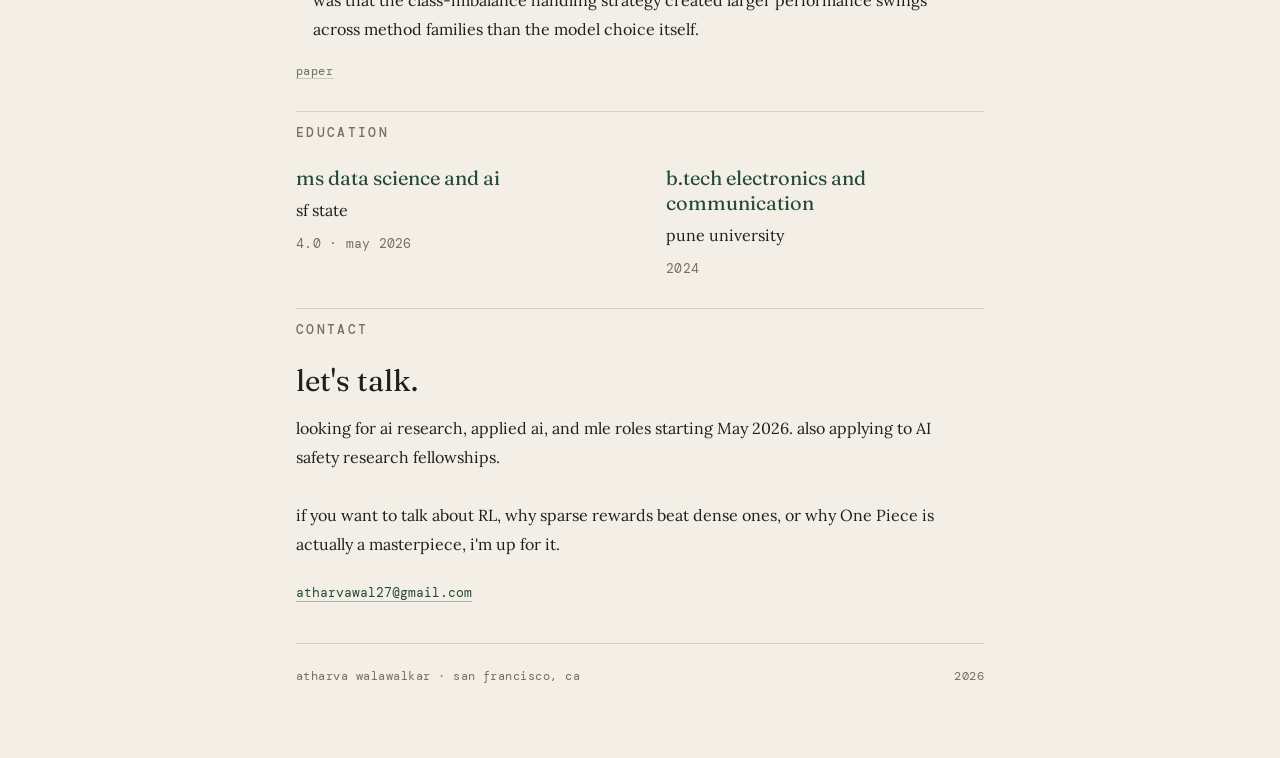
==== commit d9c5f3c5: "Fix page overscroll background" ====
--- a/mobile.html
+++ b/mobile.html
@@ -59,6 +59,7 @@
 * { margin: 0; padding: 0; box-sizing: border-box; }
 
 html { scroll-behavior: smooth; }
+html { min-height: 100%; }
 
 body {
   font-family: 'Fredoka', sans-serif;
@@ -517,9 +518,13 @@
 body {
   font-family: 'Lora', serif;
   color: var(--ink-2);
-  background:
-    radial-gradient(80% 36% at 50% -10%, rgba(36, 75, 53, 0.08), transparent 62%),
-    linear-gradient(180deg, #f8f4ec 0%, var(--bg) 38%, #eee6da 100%);
+  background: var(--bg);
+}
+
+html,
+body {
+  min-height: 100%;
+  background-color: var(--bg);
 }
 
 body::before,
@@ -617,8 +622,10 @@
 }
 
 [data-theme="dark"] body {
-  background: var(--bg);
-}
+  background-color: var(--bg);
+}
+
+[data-theme="dark"] { background: var(--bg); }
 
 .display-word,
 [data-theme="light"] .display-word,
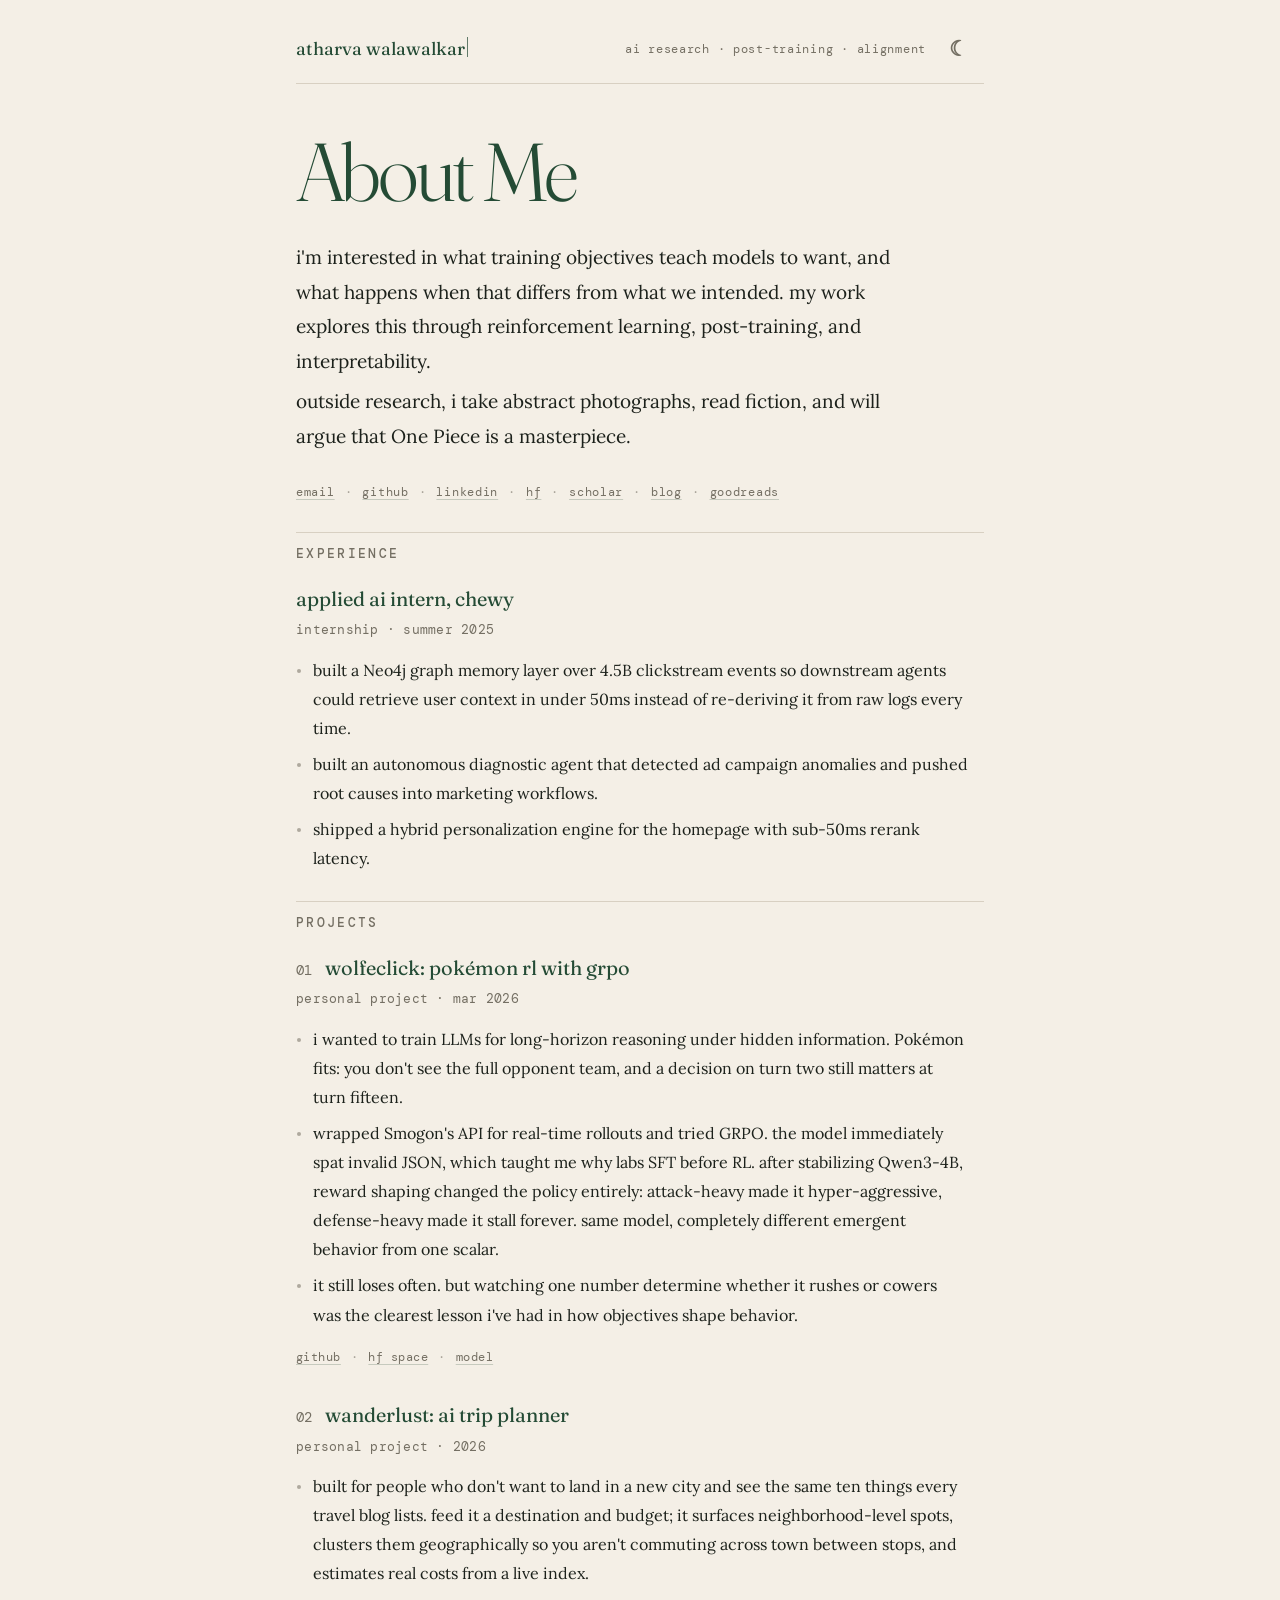
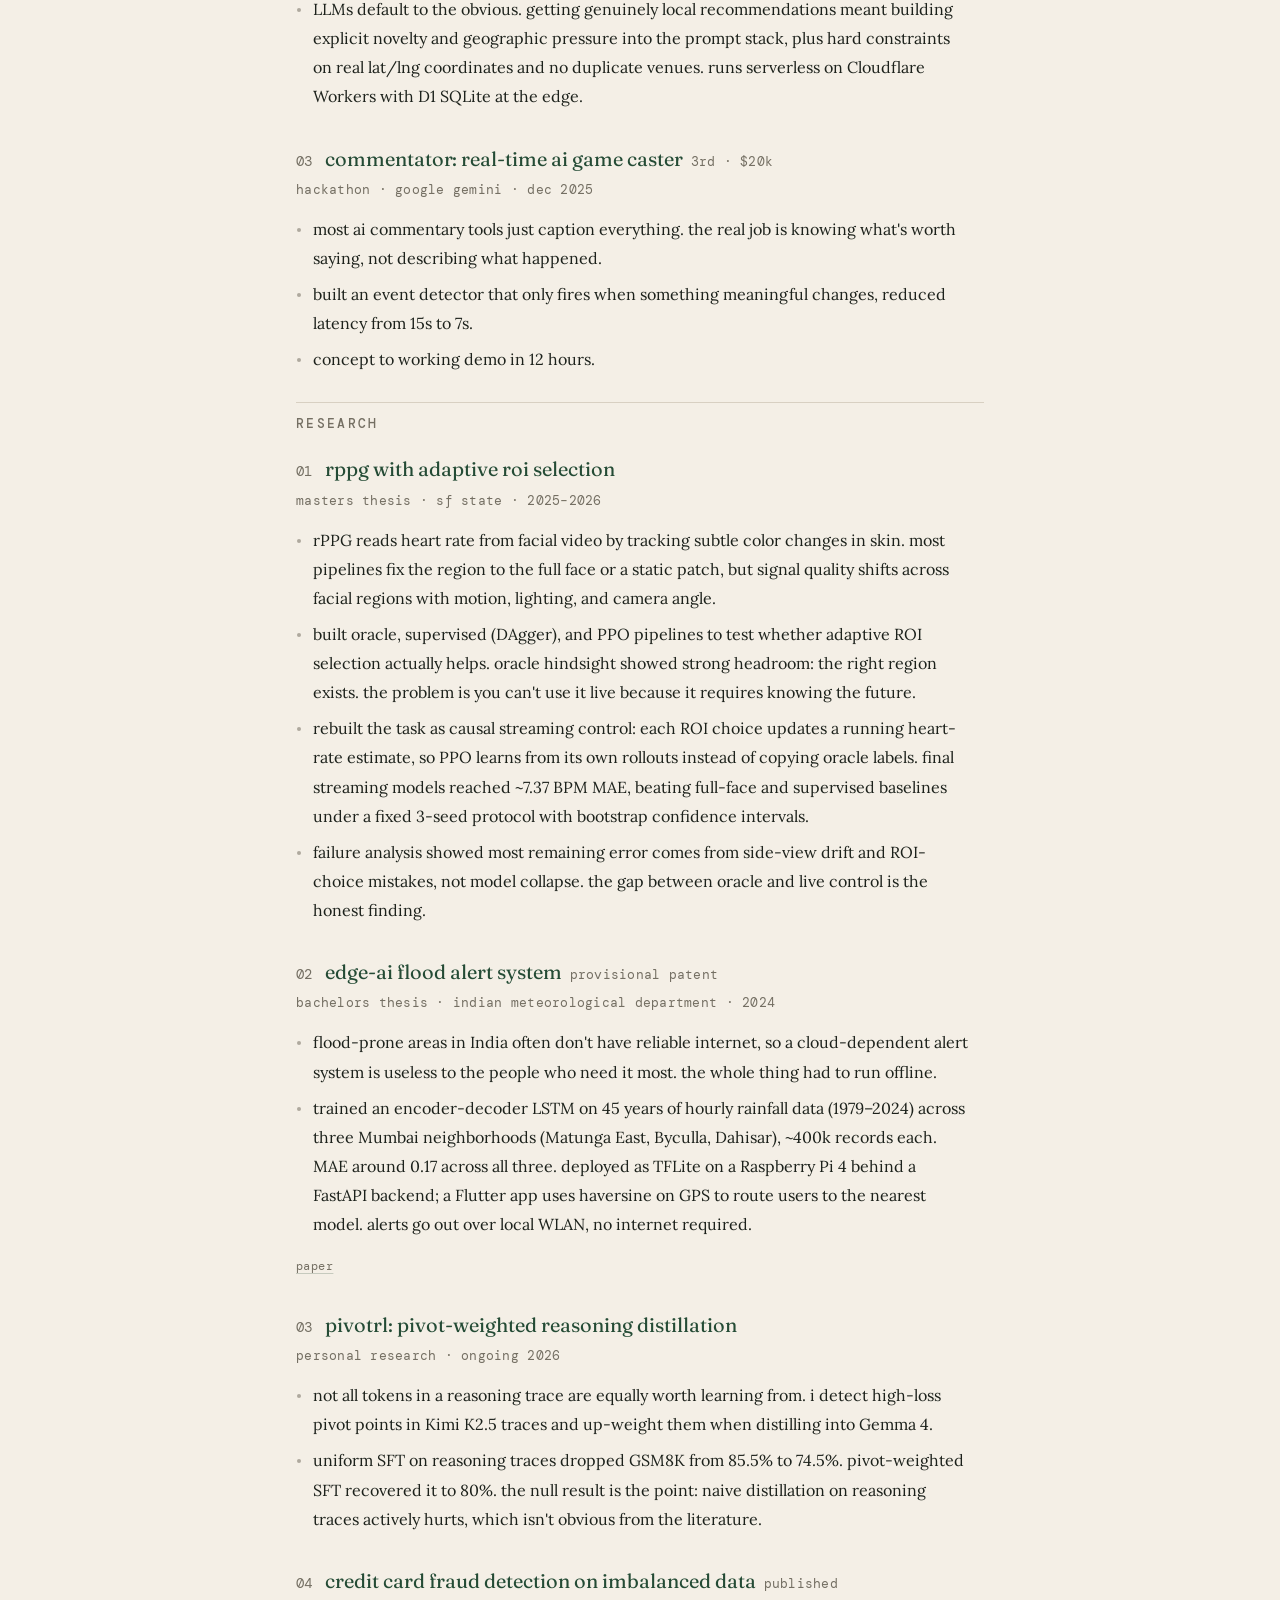
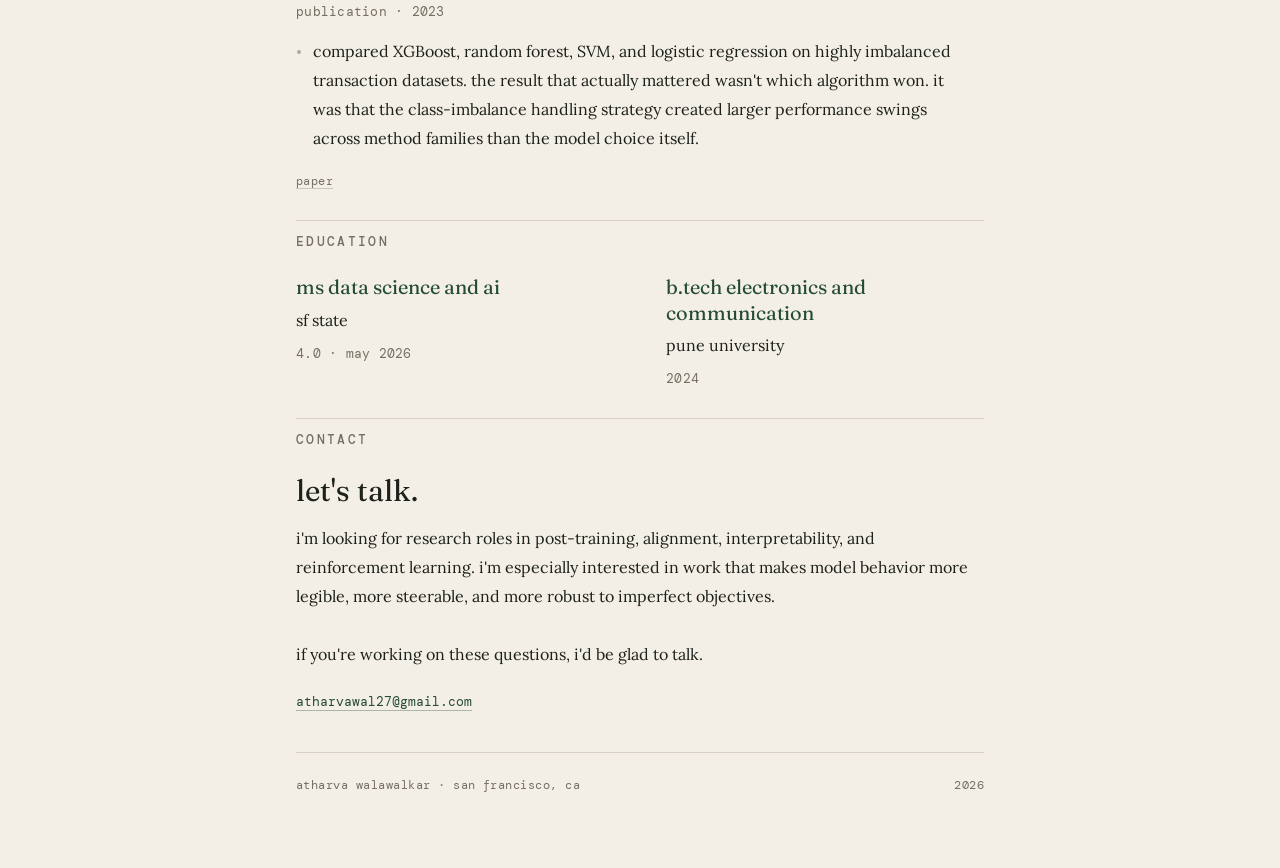
==== commit 98061dbe: "Refine research portfolio positioning" ====
--- a/mobile.html
+++ b/mobile.html
@@ -120,6 +120,7 @@
   align-items: center;
   gap: 18px;
   flex-wrap: wrap;
+  transform: translateX(-8px);
 }
 
 .toggle {
@@ -559,6 +560,7 @@
   letter-spacing: 0;
   color: var(--ink);
   display: inline-block;
+  min-width: 11.5rem;
 }
 
 .brand .caret {
@@ -584,10 +586,10 @@
   display: inline-flex;
   align-items: center;
   justify-content: center;
-  width: auto;
-  height: auto;
+  width: 28px;
+  height: 28px;
+  padding: 0;
   border: 0;
-  border-radius: 0;
   color: var(--ink-3);
   background: transparent;
   font-family: 'DM Mono', monospace;
@@ -597,7 +599,7 @@
 
 .toggle::before {
   content: '☾';
-  font-size: 14px;
+  font-size: 21px;
   line-height: 1;
 }
 
@@ -787,7 +789,7 @@
 <header class="top-bar">
   <span class="brand" id="brandName" data-alt="अथर्व वालावलकर">atharva walawalkar</span>
   <span class="top-right">
-    <span class="meta">ms ai &middot; sf state &middot; may 2026</span>
+    <span class="meta">ai research &middot; post-training &middot; alignment</span>
     <button class="toggle" id="modeBtn" onclick="toggleMode()">dark</button>
     <a class="toggle" href="index.html?force=desktop">desktop &#8599;</a>
   </span>
@@ -796,7 +798,8 @@
 <!-- HERO -->
 <section class="hero">
   <h1 class="display-word">About Me</h1>
-  <p class="hero-bio">i like making models do stuff they shouldn't. currently building rl agents for Pokémon TCG and VGC. in my free time i take abstract photos and read fiction.</p>
+  <p class="hero-bio">i'm interested in what training objectives teach models to want, and what happens when that differs from what we intended. my work explores this through reinforcement learning, post-training, and interpretability.</p>
+  <p class="hero-bio">outside research, i take abstract photographs, read fiction, and will argue that One Piece is a masterpiece.</p>
   <nav class="social-row" aria-label="links">
     <a href="mailto:atharvawal27@gmail.com">email</a><span class="sep">&middot;</span><a href="https://github.com/Atharva2099/" target="_blank" rel="noopener">github</a><span class="sep">&middot;</span><a href="https://www.linkedin.com/in/atharva-w-b0035b214/" target="_blank" rel="noopener">linkedin</a><span class="sep">&middot;</span><a href="https://huggingface.co/Atharva2099" target="_blank" rel="noopener">hf</a><span class="sep">&middot;</span><a href="https://scholar.google.com/citations?user=GWK_97AAAAAJ&amp;hl=en" target="_blank" rel="noopener">scholar</a><span class="sep">&middot;</span><a href="https://atharva2099.github.io/280CharsArentEnough/" target="_blank" rel="noopener">blog</a><span class="sep">&middot;</span><a href="https://www.goodreads.com/user/show/200715372-reader" target="_blank" rel="noopener">goodreads</a>
   </nav>
@@ -924,7 +927,7 @@
   <div class="section-head"><h2 class="section-title">CONTACT</h2></div>
   <div class="contact-card">
     <div class="contact-h">let's talk.</div>
-    <p class="contact-sub">looking for ai research, applied ai, and mle roles starting May 2026. also applying to AI safety research fellowships.<br><br>if you want to talk about RL, why sparse rewards beat dense ones, or why One Piece is actually a masterpiece, i'm up for it.</p>
+    <p class="contact-sub">i'm looking for research roles in post-training, alignment, interpretability, and reinforcement learning. i'm especially interested in work that makes model behavior more legible, more steerable, and more robust to imperfect objectives.<br><br>if you're working on these questions, i'd be glad to talk.</p>
     <a class="contact-email" href="mailto:atharvawal27@gmail.com">atharvawal27@gmail.com</a>
   </div>
 </section>
@@ -985,10 +988,6 @@
     }
   }
 
-  if (window.matchMedia && window.matchMedia('(prefers-reduced-motion: reduce)').matches) {
-    el.textContent = words[0];
-    return;
-  }
   loop();
 })();
 </script>
